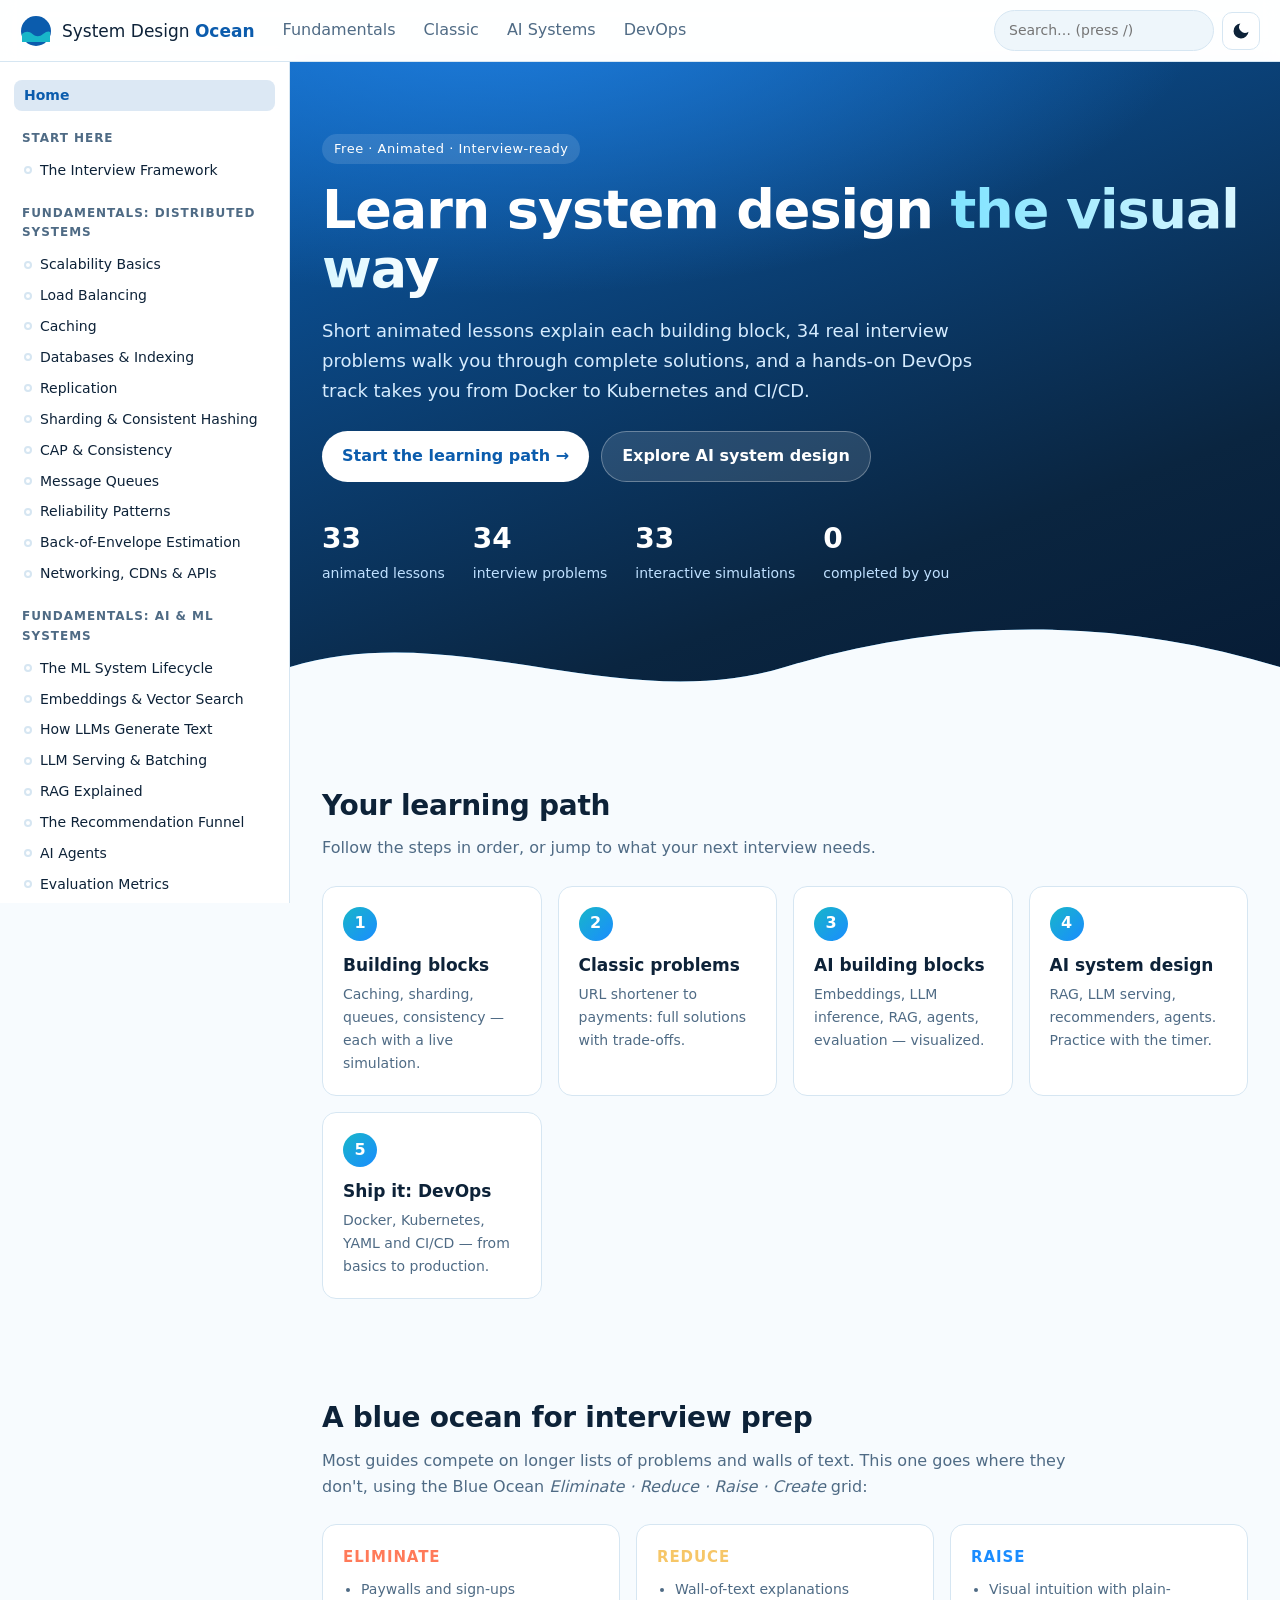
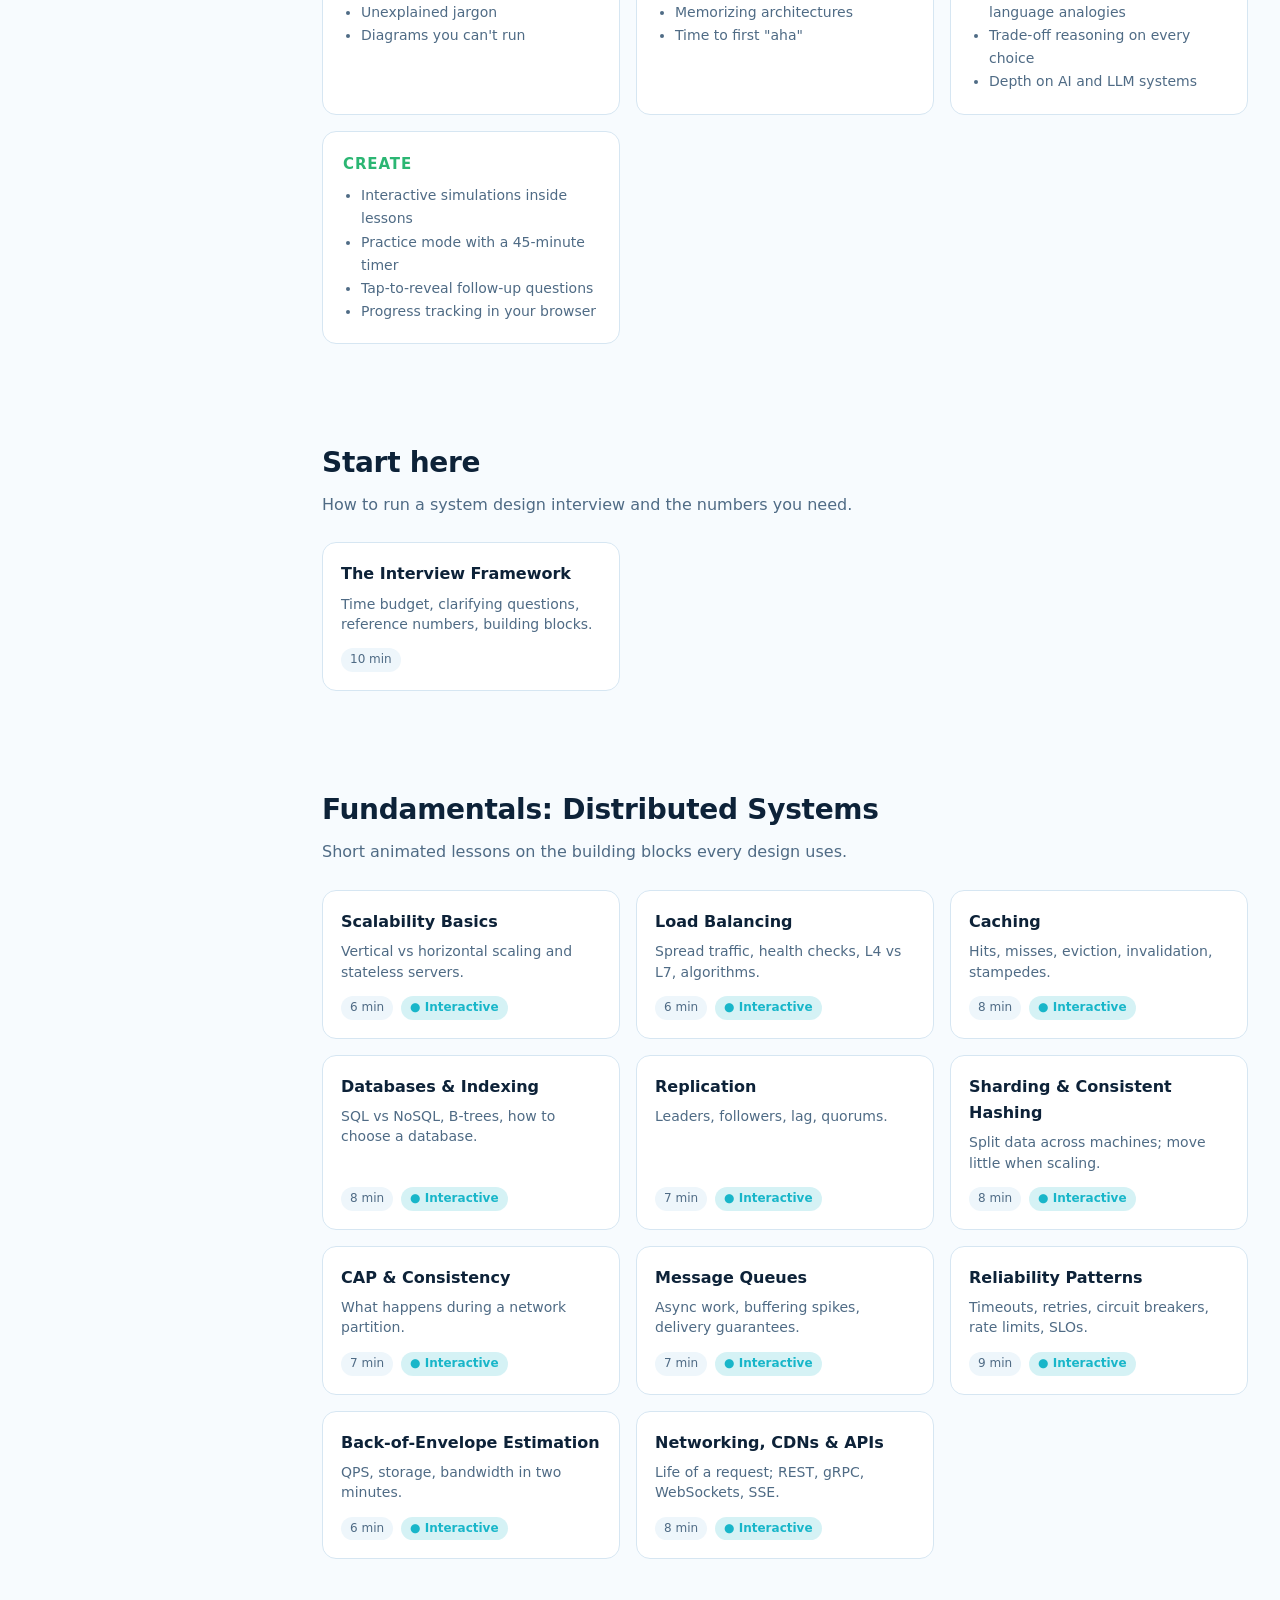
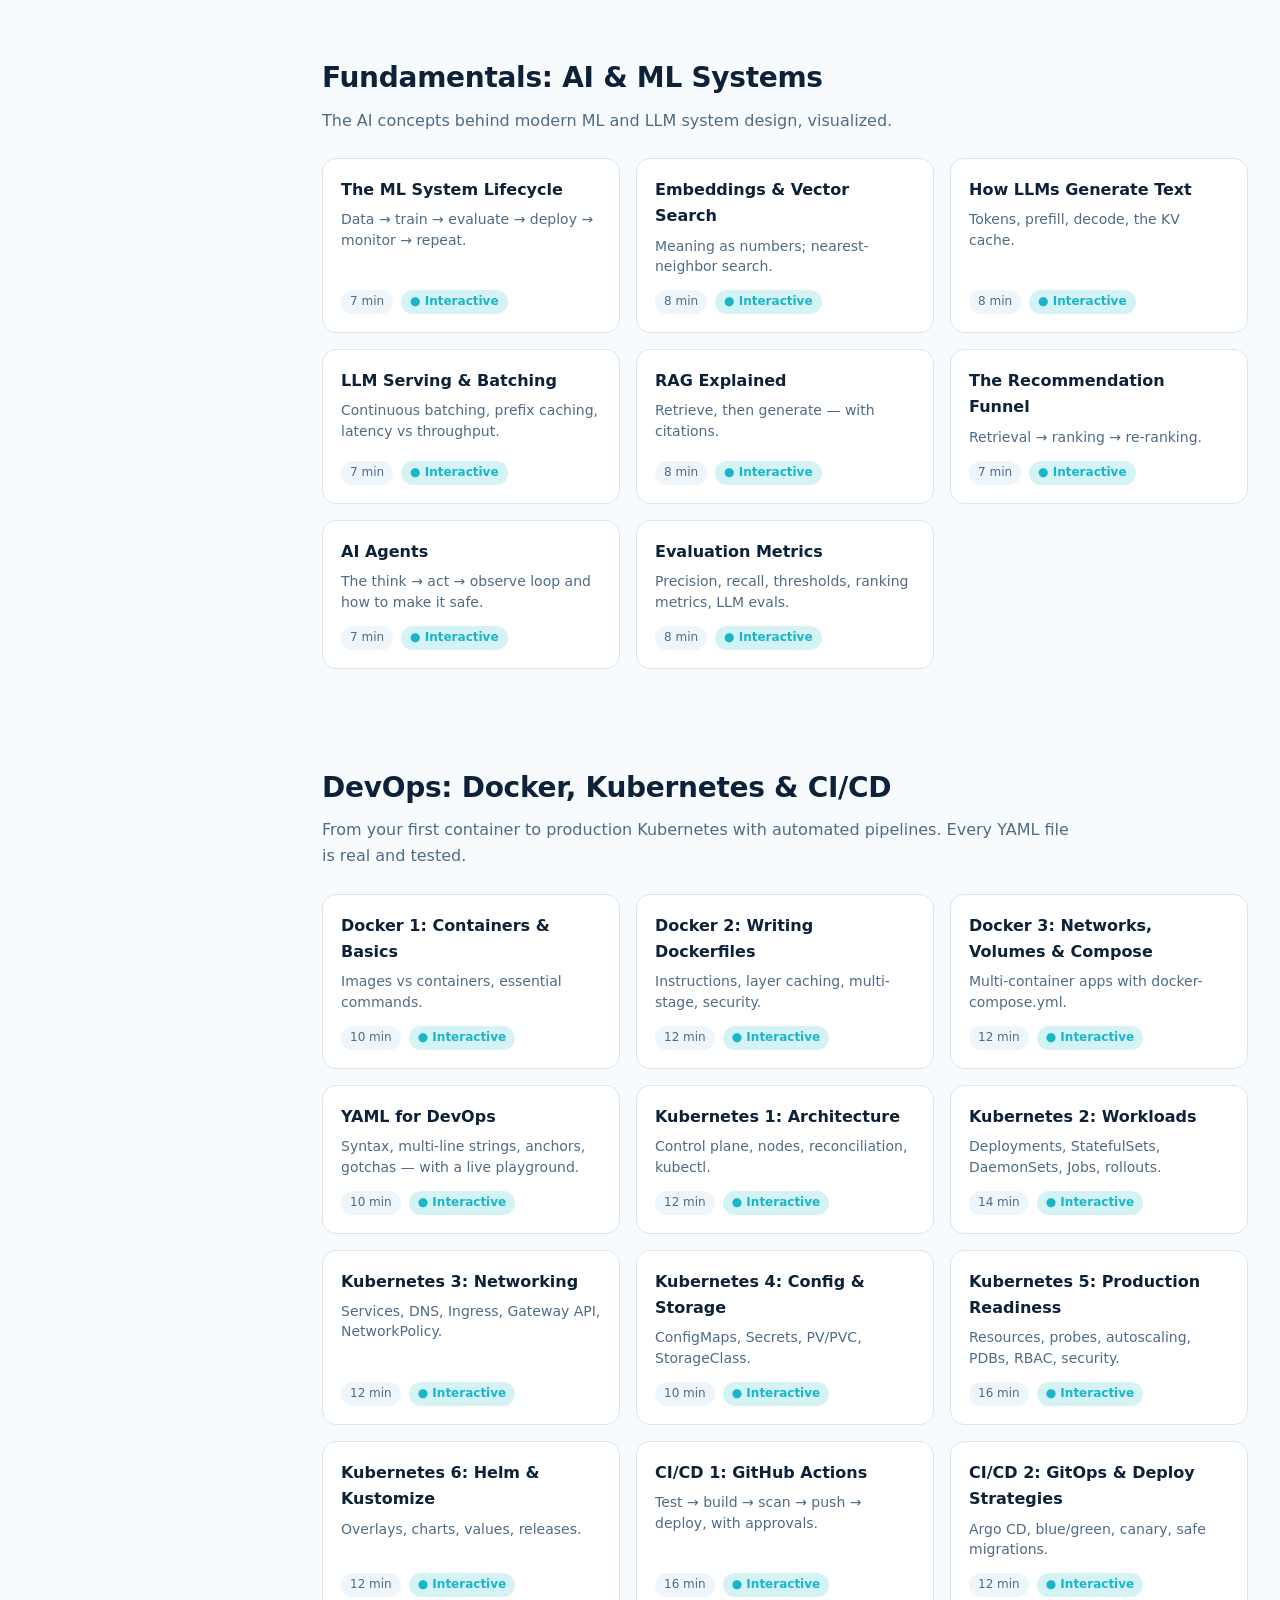
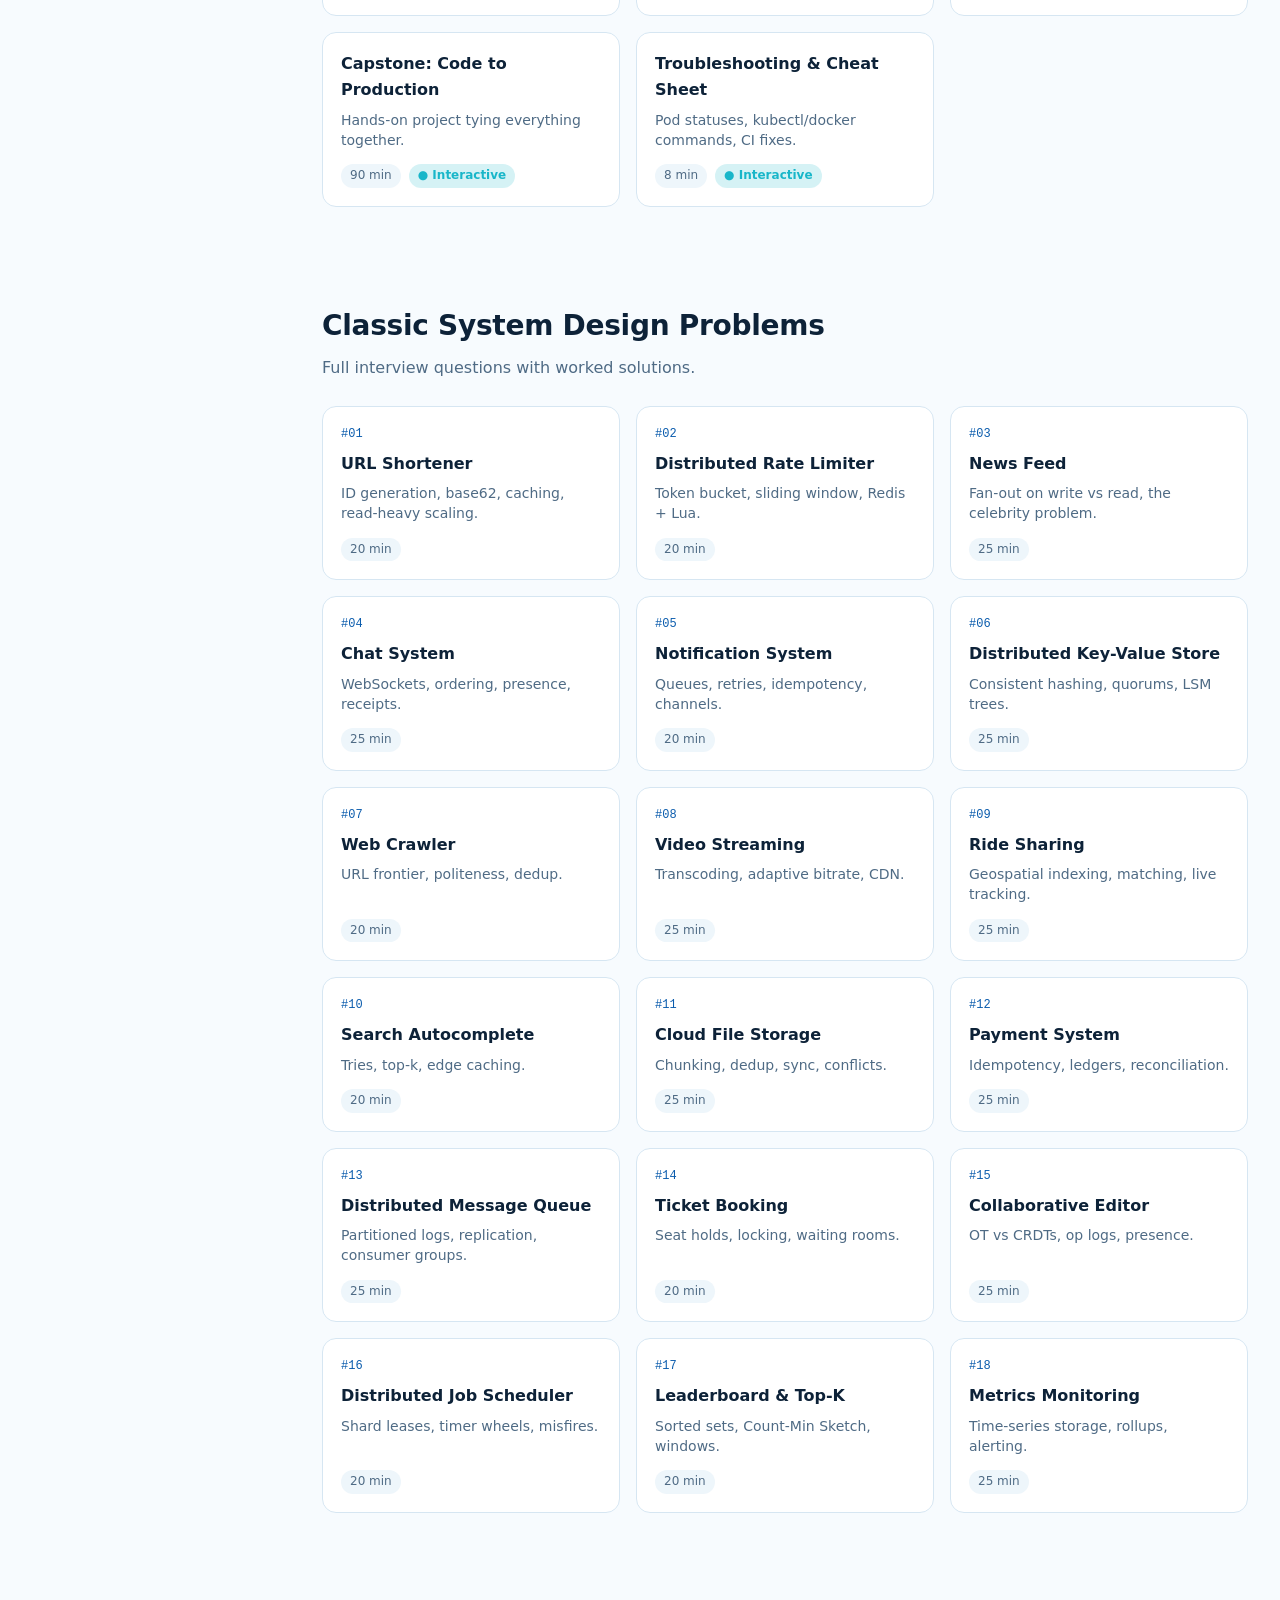
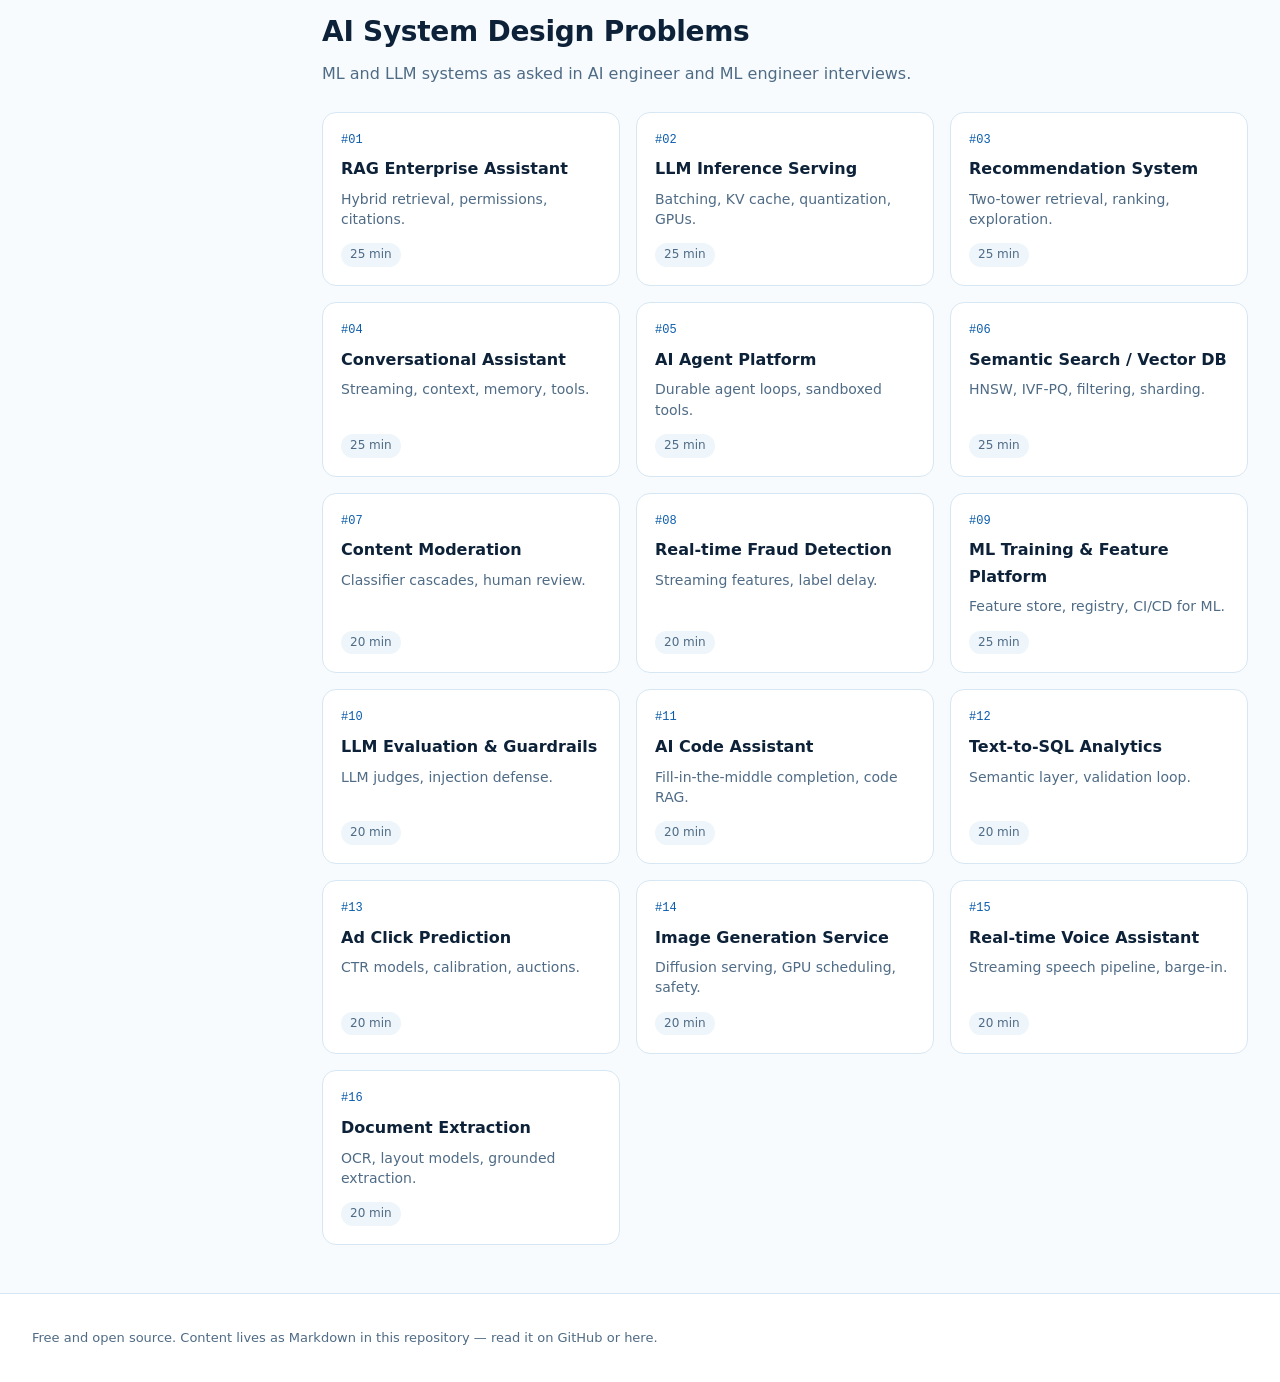
==== index.html @ e556cdeb "Add animated website, fundamentals lessons, and DevOps track - Static GitHub Pages site (index.html " ====
<!doctype html>
<html lang="en">
<head>
  <meta charset="utf-8">
  <meta name="viewport" content="width=device-width, initial-scale=1">
  <title>System Design Ocean</title>
  <meta name="description" content="Animated, beginner-friendly system design and AI system design tutorials with worked interview solutions.">
  <link rel="icon" href="data:image/svg+xml,%3Csvg xmlns='http://www.w3.org/2000/svg' viewBox='0 0 64 64'%3E%3Ccircle cx='32' cy='32' r='30' fill='%230b5cad'/%3E%3Cpath d='M8 38c6-6 12-6 18 0s12 6 18 0 10-6 12-4v14H8z' fill='%2318b6c9'/%3E%3C/svg%3E">
  <link rel="stylesheet" href="assets/css/style.css">
</head>
<body>
  <a class="skip" href="#main">Skip to content</a>
  <div class="read-progress" id="readProgress" aria-hidden="true"></div>

  <header class="topbar">
    <button class="icon-btn menu-btn" id="menuBtn" aria-label="Open navigation" aria-expanded="false">
      <svg viewBox="0 0 24 24" width="22" height="22" aria-hidden="true"><path d="M3 6h18M3 12h18M3 18h18" stroke="currentColor" stroke-width="2" stroke-linecap="round"/></svg>
    </button>
    <a class="brand" href="#/">
      <svg class="brand-mark" viewBox="0 0 64 64" aria-hidden="true">
        <circle cx="32" cy="32" r="30" fill="var(--ocean)"/>
        <path class="brand-wave" d="M4 38c7-6 14-6 21 0s14 6 21 0 12-6 14-4v20H4z" fill="var(--teal)"/>
      </svg>
      <span>System Design <strong>Ocean</strong></span>
    </a>
    <nav class="topnav" aria-label="Primary">
      <a href="#/track/fund-systems">Fundamentals</a>
      <a href="#/track/classic">Classic</a>
      <a href="#/track/ai">AI Systems</a>
      <a href="#/track/devops">DevOps</a>
    </nav>
    <div class="top-actions">
      <label class="search">
        <span class="sr-only">Search tutorials</span>
        <input id="search" type="search" placeholder="Search… (press /)" autocomplete="off">
      </label>
      <button class="icon-btn" id="themeBtn" aria-label="Toggle dark mode">
        <svg viewBox="0 0 24 24" width="20" height="20" aria-hidden="true"><path d="M21 12.8A9 9 0 1 1 11.2 3a7 7 0 0 0 9.8 9.8z" fill="currentColor"/></svg>
      </button>
    </div>
  </header>

  <div class="layout">
    <aside class="sidebar" id="sidebar" aria-label="All tutorials"></aside>
    <div class="scrim" id="scrim"></div>
    <main id="main" tabindex="-1"></main>
  </div>

  <footer class="footer">
    <p>Free and open source. Content lives as Markdown in this repository — read it on GitHub or here.</p>
  </footer>

  <script src="assets/vendor/marked.min.js"></script>
  <script src="assets/vendor/mermaid.min.js"></script>
  <script src="assets/vendor/js-yaml.min.js"></script>
  <script src="assets/js/catalog.js"></script>
  <script src="assets/js/sims.js"></script>
  <script src="assets/js/app.js"></script>
</body>
</html>
---- assets/css/style.css ----
/* ---------- Design tokens (ocean palette) ---------- */
:root {
  --abyss: #061a33;
  --deep: #0a2540;
  --ocean: #0b5cad;
  --sea: #1a8cff;
  --teal: #18b6c9;
  --foam: #e8f5fc;
  --sand: #f6c667;
  --coral: #ff7a59;
  --kelp: #2bb673;

  --bg: #f7fbfe;
  --surface: #ffffff;
  --surface-2: #eef6fb;
  --text: #0d2238;
  --muted: #4f6b85;
  --border: #d6e6f2;
  --accent: var(--ocean);
  --accent-2: var(--teal);
  --code-bg: #0f2a47;
  --code-text: #e6f2ff;
  --shadow: 0 6px 24px rgba(11, 92, 173, 0.10);
  --radius: 14px;
  --sidebar-w: 290px;
  --font: "Inter", system-ui, -apple-system, "Segoe UI", Roboto, sans-serif;
  --mono: ui-monospace, "SFMono-Regular", Menlo, Consolas, monospace;
}

@media (prefers-color-scheme: dark) {
  :root:not([data-theme="light"]) {
    --bg: #061a33;
    --surface: #0b2442;
    --surface-2: #0f2e52;
    --text: #e6f1fb;
    --muted: #9db6cf;
    --border: #1d3d63;
    --accent: #4aa8ff;
    --accent-2: #3fd0e0;
    --code-bg: #04142a;
    --shadow: 0 6px 24px rgba(0, 0, 0, 0.35);
  }
}
:root[data-theme="dark"] {
  --bg: #061a33;
  --surface: #0b2442;
  --surface-2: #0f2e52;
  --text: #e6f1fb;
  --muted: #9db6cf;
  --border: #1d3d63;
  --accent: #4aa8ff;
  --accent-2: #3fd0e0;
  --code-bg: #04142a;
  --shadow: 0 6px 24px rgba(0, 0, 0, 0.35);
}

/* ---------- Base ---------- */
* { box-sizing: border-box; }
html { scroll-behavior: smooth; }
body {
  margin: 0;
  background: var(--bg);
  color: var(--text);
  font: 16px/1.65 var(--font);
  -webkit-font-smoothing: antialiased;
}
a { color: var(--accent); text-underline-offset: 3px; }
img, svg { max-width: 100%; }
.sr-only { position: absolute; width: 1px; height: 1px; overflow: hidden; clip: rect(0 0 0 0); }
.skip { position: absolute; left: -999px; top: 8px; background: var(--surface); padding: 8px 12px; z-index: 100; border-radius: 8px; }
.skip:focus { left: 8px; }
:focus-visible { outline: 3px solid var(--accent-2); outline-offset: 2px; border-radius: 6px; }

.read-progress {
  position: fixed; top: 0; left: 0; height: 3px; width: 0;
  background: linear-gradient(90deg, var(--teal), var(--sea));
  z-index: 60; transition: width .1s linear;
}

/* ---------- Top bar ---------- */
.topbar {
  position: sticky; top: 0; z-index: 50;
  display: flex; align-items: center; gap: 16px;
  padding: 10px 20px;
  background: color-mix(in srgb, var(--surface) 88%, transparent);
  backdrop-filter: blur(10px);
  border-bottom: 1px solid var(--border);
}
.brand { display: flex; align-items: center; gap: 10px; color: var(--text); text-decoration: none; font-size: 17px; white-space: nowrap; }
.brand strong { color: var(--accent); }
.brand-mark { width: 32px; height: 32px; }
.brand-wave { animation: bob 3s ease-in-out infinite; transform-origin: center; }
@keyframes bob { 50% { transform: translateY(-3px); } }
.topnav { display: flex; gap: 4px; }
.topnav a { color: var(--muted); text-decoration: none; padding: 6px 12px; border-radius: 999px; font-weight: 500; }
.topnav a:hover, .topnav a.active { background: var(--surface-2); color: var(--accent); }
.top-actions { margin-left: auto; display: flex; gap: 8px; align-items: center; }
.search input {
  width: 220px; padding: 8px 14px; border-radius: 999px;
  border: 1px solid var(--border); background: var(--surface-2); color: var(--text); font: inherit; font-size: 14px;
}
.icon-btn {
  display: inline-grid; place-items: center; width: 38px; height: 38px;
  border: 1px solid var(--border); border-radius: 10px; background: var(--surface); color: var(--text); cursor: pointer;
}
.menu-btn { display: none; }

/* ---------- Layout ---------- */
.layout { display: grid; grid-template-columns: var(--sidebar-w) minmax(0, 1fr); min-height: calc(100vh - 60px); }
.sidebar {
  position: sticky; top: 59px; height: calc(100vh - 59px); overflow-y: auto;
  padding: 18px 14px 40px; border-right: 1px solid var(--border); background: var(--surface);
}
.sidebar h4 { margin: 18px 8px 6px; font-size: 12px; letter-spacing: .08em; text-transform: uppercase; color: var(--muted); }
.sidebar a {
  display: flex; align-items: center; gap: 8px; padding: 6px 10px; border-radius: 8px;
  color: var(--text); text-decoration: none; font-size: 14px; line-height: 1.35;
}
.sidebar a:hover { background: var(--surface-2); }
.sidebar a.active { background: color-mix(in srgb, var(--accent) 14%, transparent); color: var(--accent); font-weight: 600; }
.sidebar .done-dot { width: 8px; height: 8px; border-radius: 50%; border: 2px solid var(--border); flex: none; }
.sidebar .done-dot.done { background: var(--kelp); border-color: var(--kelp); }
.scrim { display: none; }
main { min-width: 0; outline: none; }

/* ---------- Hero ---------- */
.hero {
  position: relative; overflow: hidden; color: #fff;
  background: radial-gradient(1200px 500px at 20% -10%, #1f7fe0 0%, transparent 60%),
              linear-gradient(160deg, var(--ocean) 0%, var(--deep) 70%, var(--abyss) 100%);
  padding: 72px 32px 150px;
}
.hero-inner { position: relative; z-index: 2; max-width: 920px; }
.eyebrow { display: inline-block; padding: 4px 12px; border-radius: 999px; background: rgba(255,255,255,.12); font-size: 13px; letter-spacing: .04em; }
.hero h1 { font-size: clamp(32px, 5vw, 54px); line-height: 1.1; margin: 16px 0 14px; letter-spacing: -0.02em; }
.hero h1 span { background: linear-gradient(90deg, #7fe3ff, #ffffff); -webkit-background-clip: text; background-clip: text; color: transparent; }
.hero p { font-size: 18px; max-width: 680px; color: #d6ecff; }
.hero-cta { display: flex; flex-wrap: wrap; gap: 12px; margin-top: 26px; }
.btn {
  display: inline-flex; align-items: center; gap: 8px; padding: 11px 20px; border-radius: 999px;
  font-weight: 600; text-decoration: none; border: 0; cursor: pointer; font: inherit; font-weight: 600;
}
.btn-primary { background: #fff; color: var(--ocean); }
.btn-ghost { background: rgba(255,255,255,.12); color: #fff; border: 1px solid rgba(255,255,255,.3); }
.btn-small { padding: 7px 14px; font-size: 14px; }
.btn-outline { background: transparent; color: var(--accent); border: 1px solid var(--border); }
.btn-solid { background: var(--accent); color: #fff; }
.hero-stats { display: flex; flex-wrap: wrap; gap: 28px; margin-top: 34px; }
.hero-stats div { font-size: 14px; color: #bfe0ff; }
.hero-stats b { display: block; font-size: 28px; color: #fff; }

.waves { position: absolute; left: 0; right: 0; bottom: -2px; height: 140px; z-index: 1; }
.waves svg { position: absolute; bottom: 0; width: 200%; max-width: none; height: 100%; }
.wave1 { animation: drift 14s linear infinite; opacity: .35; }
.wave2 { animation: drift 9s linear infinite reverse; opacity: .55; }
.wave3 { animation: drift 20s linear infinite; }
@keyframes drift { from { transform: translateX(0); } to { transform: translateX(-50%); } }
.bubble {
  position: absolute; bottom: -20px; border-radius: 50%;
  background: radial-gradient(circle at 30% 30%, rgba(255,255,255,.7), rgba(255,255,255,.08));
  animation: rise linear infinite; z-index: 1;
}
@keyframes rise { to { transform: translateY(-520px) translateX(20px); opacity: 0; } }

/* ---------- Sections & cards ---------- */
.section { padding: 48px 32px; max-width: 1180px; }
.section h2 { font-size: 28px; margin: 0 0 6px; letter-spacing: -0.01em; }
.section .lead { color: var(--muted); margin: 0 0 24px; max-width: 760px; }
.grid { display: grid; gap: 16px; grid-template-columns: repeat(auto-fill, minmax(250px, 1fr)); }
.card {
  position: relative; display: flex; flex-direction: column; gap: 6px;
  padding: 18px; border-radius: var(--radius); background: var(--surface);
  border: 1px solid var(--border); text-decoration: none; color: var(--text);
  transition: transform .2s ease, box-shadow .2s ease, border-color .2s ease;
}
.card:hover { transform: translateY(-4px); box-shadow: var(--shadow); border-color: color-mix(in srgb, var(--accent) 40%, var(--border)); }
.card h3 { margin: 0; font-size: 16px; }
.card p { margin: 0; color: var(--muted); font-size: 14px; line-height: 1.45; }
.card .meta { margin-top: auto; padding-top: 8px; display: flex; gap: 8px; flex-wrap: wrap; font-size: 12px; color: var(--muted); }
.chip { display: inline-flex; align-items: center; gap: 4px; padding: 2px 9px; border-radius: 999px; background: var(--surface-2); font-size: 12px; color: var(--muted); }
.chip.live-chip { background: color-mix(in srgb, var(--teal) 18%, transparent); color: var(--accent-2); font-weight: 600; }
.chip.done { background: color-mix(in srgb, var(--kelp) 20%, transparent); color: var(--kelp); font-weight: 600; }
.card .num { font-family: var(--mono); font-size: 12px; color: var(--accent); }

.path { display: grid; gap: 16px; grid-template-columns: repeat(auto-fit, minmax(210px, 1fr)); counter-reset: step; }
.path a { text-decoration: none; color: var(--text); }
.step { padding: 20px; border-radius: var(--radius); background: var(--surface); border: 1px solid var(--border); position: relative; height: 100%; transition: transform .2s; }
.step:hover { transform: translateY(-3px); }
.step::before {
  counter-increment: step; content: counter(step);
  display: grid; place-items: center; width: 34px; height: 34px; border-radius: 50%;
  background: linear-gradient(135deg, var(--teal), var(--sea)); color: #fff; font-weight: 700; margin-bottom: 10px;
}
.step h3 { margin: 0 0 4px; font-size: 17px; }
.step p { margin: 0; color: var(--muted); font-size: 14px; }

/* Blue Ocean ERRC grid */
.errc { display: grid; gap: 16px; grid-template-columns: repeat(auto-fit, minmax(240px, 1fr)); }
.errc > div { padding: 20px; border-radius: var(--radius); border: 1px solid var(--border); background: var(--surface); }
.errc h3 { margin: 0 0 8px; font-size: 15px; letter-spacing: .06em; text-transform: uppercase; }
.errc ul { margin: 0; padding-left: 18px; color: var(--muted); font-size: 14px; }
.errc .e h3 { color: var(--coral); } .errc .r h3 { color: var(--sand); }
.errc .ra h3 { color: var(--sea); } .errc .c h3 { color: var(--kelp); }

/* ---------- Document view ---------- */
.doc-wrap { display: grid; grid-template-columns: minmax(0, 1fr) 220px; gap: 32px; max-width: 1180px; padding: 32px; }
.doc { min-width: 0; max-width: 820px; }
.doc-toolbar { display: flex; flex-wrap: wrap; gap: 8px; align-items: center; margin-bottom: 18px; }
.crumbs { font-size: 13px; color: var(--muted); margin-bottom: 6px; }
.crumbs a { color: var(--muted); }
.doc h1 { font-size: clamp(28px, 4vw, 38px); line-height: 1.15; letter-spacing: -0.02em; margin: 4px 0 16px; }
.doc h2 { font-size: 24px; margin: 44px 0 12px; padding-top: 8px; border-top: 1px solid var(--border); scroll-margin-top: 80px; }
.doc h3 { font-size: 19px; margin: 28px 0 8px; scroll-margin-top: 80px; }
.doc p, .doc li { font-size: 16.5px; }
.doc blockquote {
  margin: 18px 0; padding: 14px 18px; border-left: 4px solid var(--teal);
  background: color-mix(in srgb, var(--teal) 10%, transparent); border-radius: 0 12px 12px 0;
}
.doc blockquote p { margin: 0; }
.doc table { width: 100%; border-collapse: collapse; margin: 16px 0; font-size: 14.5px; display: block; overflow-x: auto; }
.doc th, .doc td { padding: 9px 12px; border: 1px solid var(--border); text-align: left; vertical-align: top; }
.doc th { background: var(--surface-2); }
.doc tr:nth-child(even) td { background: color-mix(in srgb, var(--surface-2) 45%, transparent); }
.doc code { font-family: var(--mono); font-size: .9em; background: var(--surface-2); padding: 1px 6px; border-radius: 6px; }
.doc pre { background: var(--code-bg); color: var(--code-text); padding: 16px; border-radius: 12px; overflow-x: auto; font-size: 13.5px; line-height: 1.55; }
.doc pre code { background: none; padding: 0; color: inherit; }
.doc .mermaid {
  background: var(--surface); border: 1px solid var(--border); border-radius: var(--radius);
  padding: 16px; margin: 18px 0; overflow-x: auto; text-align: center;
}
.doc .mermaid svg { height: auto; }
/* Animated flow along diagram edges */
.doc .mermaid .flowchart-link { stroke-dasharray: 7 5; animation: flow 1.2s linear infinite; }
@keyframes flow { to { stroke-dashoffset: -24; } }

.toc { position: sticky; top: 84px; align-self: start; font-size: 13px; max-height: calc(100vh - 110px); overflow-y: auto; }
.toc h4 { margin: 0 0 8px; font-size: 12px; text-transform: uppercase; letter-spacing: .08em; color: var(--muted); }
.toc a { display: block; padding: 4px 10px; color: var(--muted); text-decoration: none; border-left: 2px solid var(--border); }
.toc a.active { color: var(--accent); border-left-color: var(--accent); font-weight: 600; }

/* Q&A flip/reveal cards */
details.qa {
  margin: 12px 0; border: 1px solid var(--border); border-radius: 12px; background: var(--surface);
  overflow: hidden; transition: box-shadow .2s;
}
details.qa[open] { box-shadow: var(--shadow); }
details.qa summary {
  cursor: pointer; list-style: none; padding: 14px 16px 14px 46px; position: relative; font-weight: 600;
}
details.qa summary::-webkit-details-marker { display: none; }
details.qa summary::before {
  content: "Q"; position: absolute; left: 14px; top: 13px; width: 22px; height: 22px; border-radius: 6px;
  background: var(--accent); color: #fff; font-size: 12px; display: grid; place-items: center;
}
details.qa summary::after { content: "Tap to reveal"; float: right; font-size: 12px; font-weight: 500; color: var(--muted); }
details.qa[open] summary::after { content: ""; }
details.qa .ans { padding: 0 16px 14px 46px; animation: reveal .35s ease; }
details.qa .ans p { margin: 0; }
@keyframes reveal { from { opacity: 0; transform: translateY(-6px); } }

/* Scroll reveal */
.reveal { opacity: 0; transform: translateY(18px); transition: opacity .6s ease, transform .6s ease; }
.reveal.visible { opacity: 1; transform: none; }

/* Practice mode */
.practice-panel {
  display: none; margin: 18px 0; padding: 20px; border-radius: var(--radius);
  background: linear-gradient(135deg, color-mix(in srgb, var(--teal) 16%, var(--surface)), var(--surface));
  border: 1px solid var(--border);
}
body.practice .practice-panel { display: block; }
body.practice .solution { display: none; }
body.practice.revealed .solution { display: block; }
.timer { font-family: var(--mono); font-size: 40px; font-weight: 700; color: var(--accent); }
.practice-panel ol { color: var(--muted); }

.doc-nav { display: flex; justify-content: space-between; gap: 12px; margin: 48px 0 12px; flex-wrap: wrap; }
.doc-nav a { flex: 1 1 240px; padding: 14px 16px; border: 1px solid var(--border); border-radius: 12px; text-decoration: none; background: var(--surface); }
.doc-nav a small { display: block; color: var(--muted); }
.doc-nav a.next { text-align: right; }

/* ---------- Simulations ---------- */
.sim {
  margin: 20px 0; padding: 16px; border-radius: var(--radius);
  background: linear-gradient(180deg, color-mix(in srgb, var(--sea) 8%, var(--surface)), var(--surface));
  border: 1px solid var(--border); box-shadow: var(--shadow);
}
.sim-title { display: flex; align-items: center; gap: 8px; font-weight: 700; font-size: 14px; color: var(--accent); margin-bottom: 8px; }
.sim-title .live { width: 8px; height: 8px; border-radius: 50%; background: var(--kelp); animation: pulse 1.6s infinite; }
@keyframes pulse { 50% { opacity: .3; } }
.sim-stage { position: relative; width: 100%; overflow: hidden; border-radius: 10px; background: var(--surface-2); }
.sim-stage svg, .sim-stage canvas { display: block; width: 100%; height: auto; }
.sim-controls { display: flex; flex-wrap: wrap; gap: 8px; align-items: center; margin-top: 12px; font-size: 14px; }
.sim-controls button, .sim-controls select {
  font: inherit; font-size: 13.5px; padding: 6px 12px; border-radius: 999px; cursor: pointer;
  border: 1px solid var(--border); background: var(--surface); color: var(--text);
}
.sim-controls button.primary { background: var(--accent); color: #fff; border-color: var(--accent); }
.sim-controls button[aria-pressed="true"] { background: var(--accent); color: #fff; border-color: var(--accent); }
.sim-controls label { display: inline-flex; align-items: center; gap: 8px; color: var(--muted); }
.sim-controls input[type=range] { accent-color: var(--accent); }
.sim-stats { display: flex; flex-wrap: wrap; gap: 10px; margin-top: 10px; }
.stat { padding: 6px 12px; border-radius: 10px; background: var(--surface-2); font-size: 13px; color: var(--muted); }
.stat b { color: var(--text); font-size: 15px; margin-left: 4px; }
.sim-caption { margin-top: 8px; font-size: 14px; color: var(--muted); min-height: 1.4em; }
.sim text { font-family: var(--font); }
.sim-log { margin-top: 10px; font-family: var(--mono); font-size: 12.5px; background: var(--code-bg); color: var(--code-text); border-radius: 10px; padding: 10px 12px; height: 120px; overflow-y: auto; }
.sim-log div { animation: reveal .3s ease; }

.pipe { display: grid; grid-template-columns: repeat(auto-fit, minmax(118px, 1fr)); gap: 8px; padding: 14px; }
.pipe .node {
  padding: 10px; border-radius: 10px; border: 2px solid var(--border);
  background: var(--surface); text-align: center; font-size: 13px; font-weight: 600; transition: all .35s ease; position: relative;
}
.pipe .node small { display: block; font-weight: 400; color: var(--muted); font-size: 11.5px; margin-top: 4px; }
.pipe .node.on { border-color: var(--teal); background: color-mix(in srgb, var(--teal) 16%, var(--surface)); transform: translateY(-4px) scale(1.03); box-shadow: 0 6px 18px rgba(24,182,201,.25); }
.pipe .node.past { border-color: color-mix(in srgb, var(--teal) 55%, var(--border)); }

.funnel-row { display: flex; align-items: center; gap: 12px; margin: 8px 0; }
.funnel-bar { height: 34px; border-radius: 8px; background: linear-gradient(90deg, var(--sea), var(--teal)); transition: width 1s cubic-bezier(.2,.8,.2,1); display: flex; align-items: center; padding: 0 10px; color: #fff; font-weight: 700; font-size: 13px; white-space: nowrap; overflow: hidden; }
.funnel-label { width: 150px; flex: none; font-size: 13px; font-weight: 600; }
.funnel-label small { display: block; color: var(--muted); font-weight: 400; }

.calc { display: grid; grid-template-columns: repeat(auto-fit, minmax(200px, 1fr)); gap: 12px; }
.calc label { display: flex; flex-direction: column; gap: 4px; font-size: 13px; color: var(--muted); }
.calc input { font: inherit; padding: 8px 10px; border-radius: 8px; border: 1px solid var(--border); background: var(--surface); color: var(--text); }
.calc-out { display: grid; grid-template-columns: repeat(auto-fit, minmax(160px, 1fr)); gap: 10px; margin-top: 14px; }
.calc-out div { padding: 12px; border-radius: 10px; background: var(--surface); border: 1px solid var(--border); }
.calc-out b { display: block; font-size: 22px; color: var(--accent); }
.calc-out span { font-size: 12.5px; color: var(--muted); }

.loading { padding: 60px 32px; color: var(--muted); }
.error-box { margin: 32px; padding: 20px; border-radius: 12px; border: 1px solid var(--coral); background: color-mix(in srgb, var(--coral) 10%, transparent); }

.footer { border-top: 1px solid var(--border); padding: 20px 32px; color: var(--muted); font-size: 13px; background: var(--surface); }

/* ---------- Responsive ---------- */
@media (max-width: 1100px) {
  .doc-wrap { grid-template-columns: minmax(0, 1fr); }
  .toc { display: none; }
}
@media (max-width: 860px) {
  .layout { grid-template-columns: minmax(0, 1fr); }
  .menu-btn { display: inline-grid; }
  .sidebar {
    position: fixed; top: 0; left: 0; bottom: 0; height: 100vh; width: min(86vw, 320px); z-index: 70;
    transform: translateX(-102%); transition: transform .25s ease; box-shadow: var(--shadow);
  }
  body.nav-open .sidebar { transform: none; }
  body.nav-open .scrim { display: block; position: fixed; inset: 0; background: rgba(0,0,0,.4); z-index: 65; }
  .topnav { display: none; }
  .search input { width: 140px; }
  .hero { padding: 48px 16px 130px; }
  .section, .doc-wrap { padding: 28px 16px; }
  .brand span { display: none; }
}

@media (prefers-reduced-motion: reduce) {
  *, *::before, *::after { animation-duration: .001ms !important; animation-iteration-count: 1 !important; transition-duration: .001ms !important; }
  .reveal { opacity: 1; transform: none; }
}
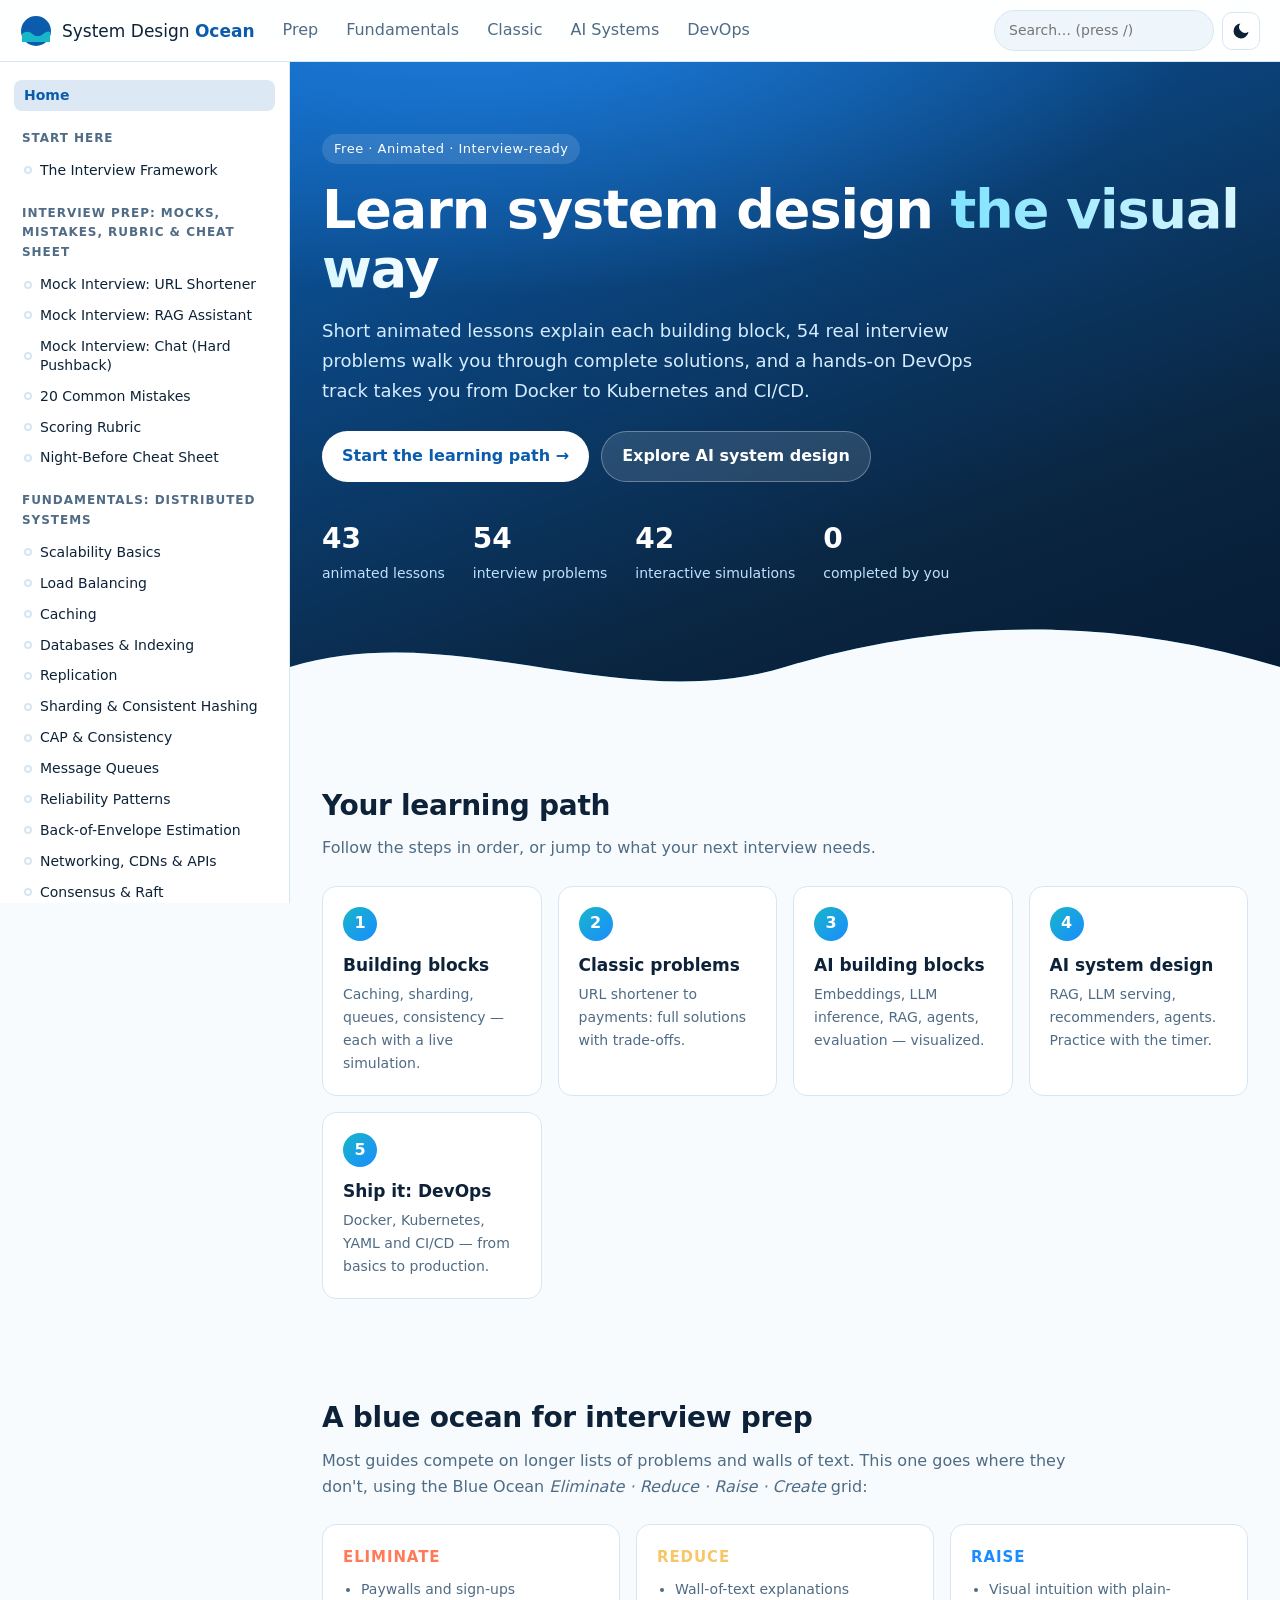
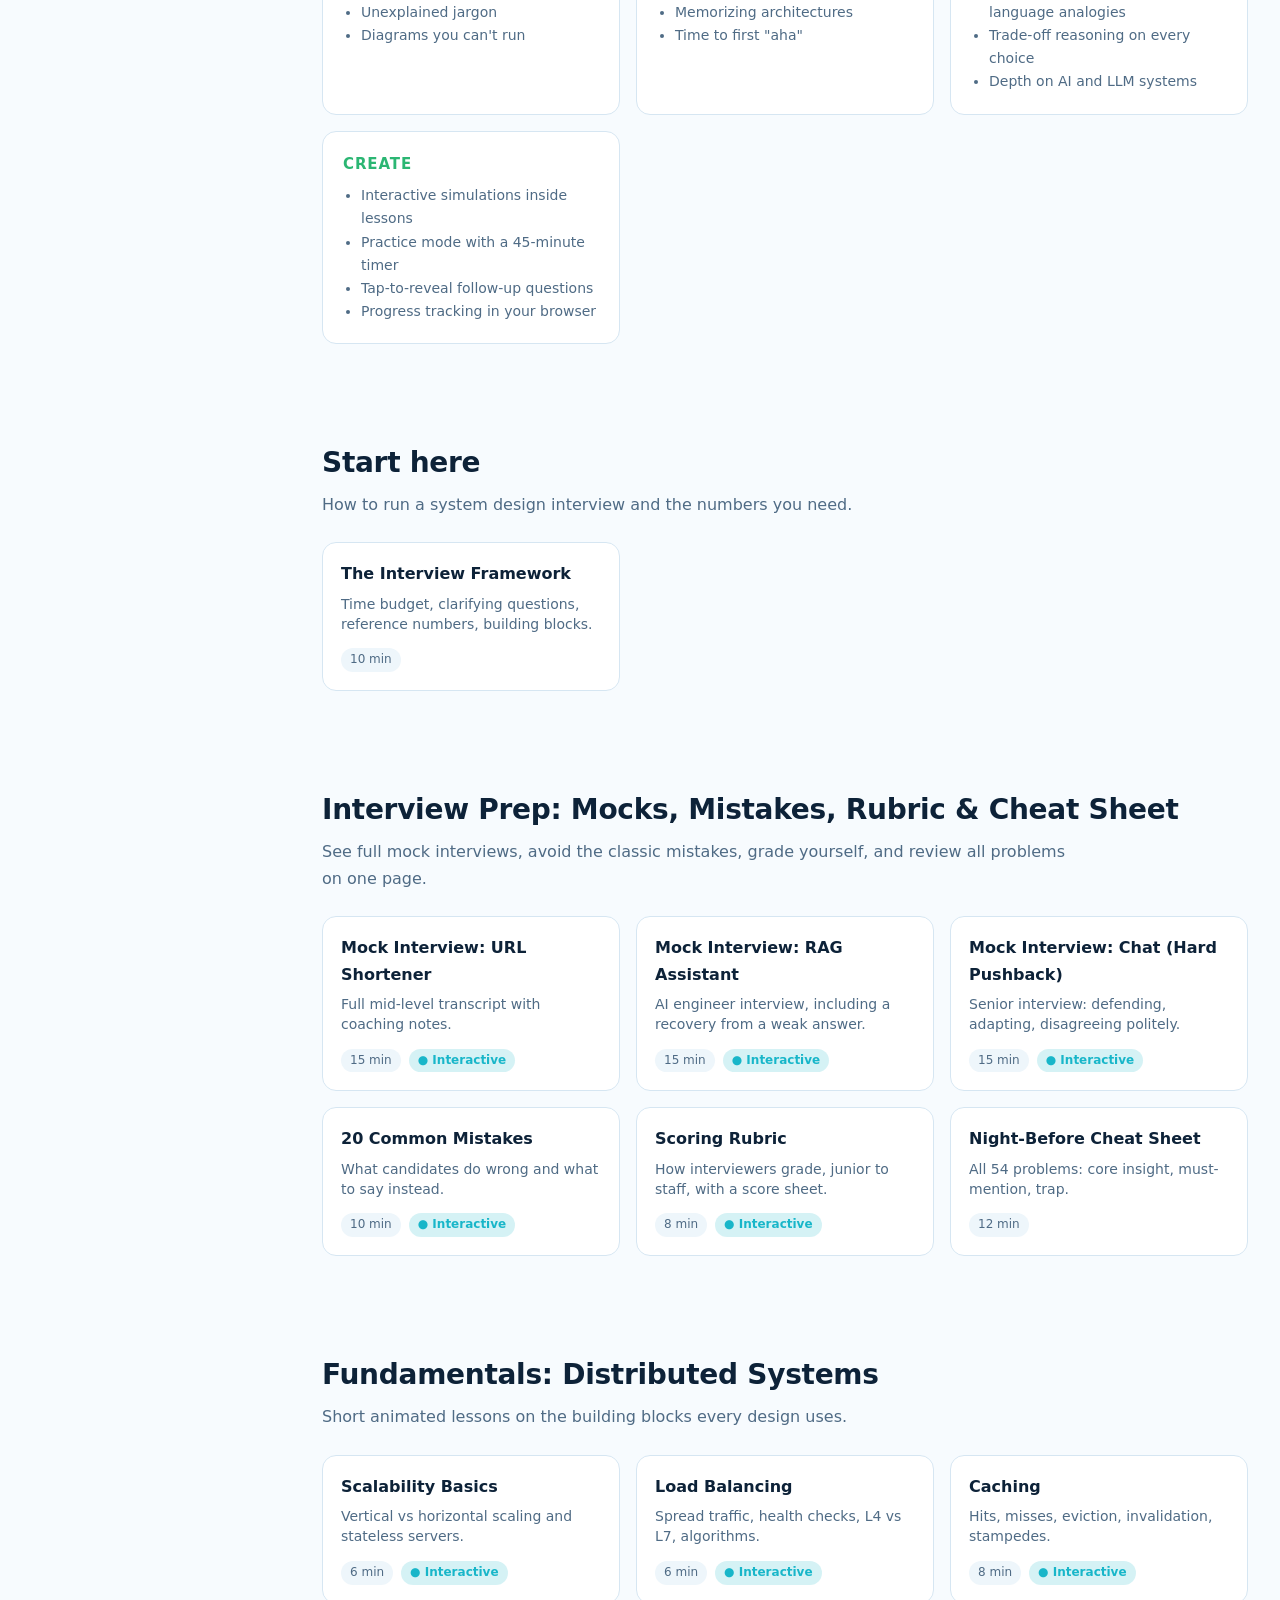
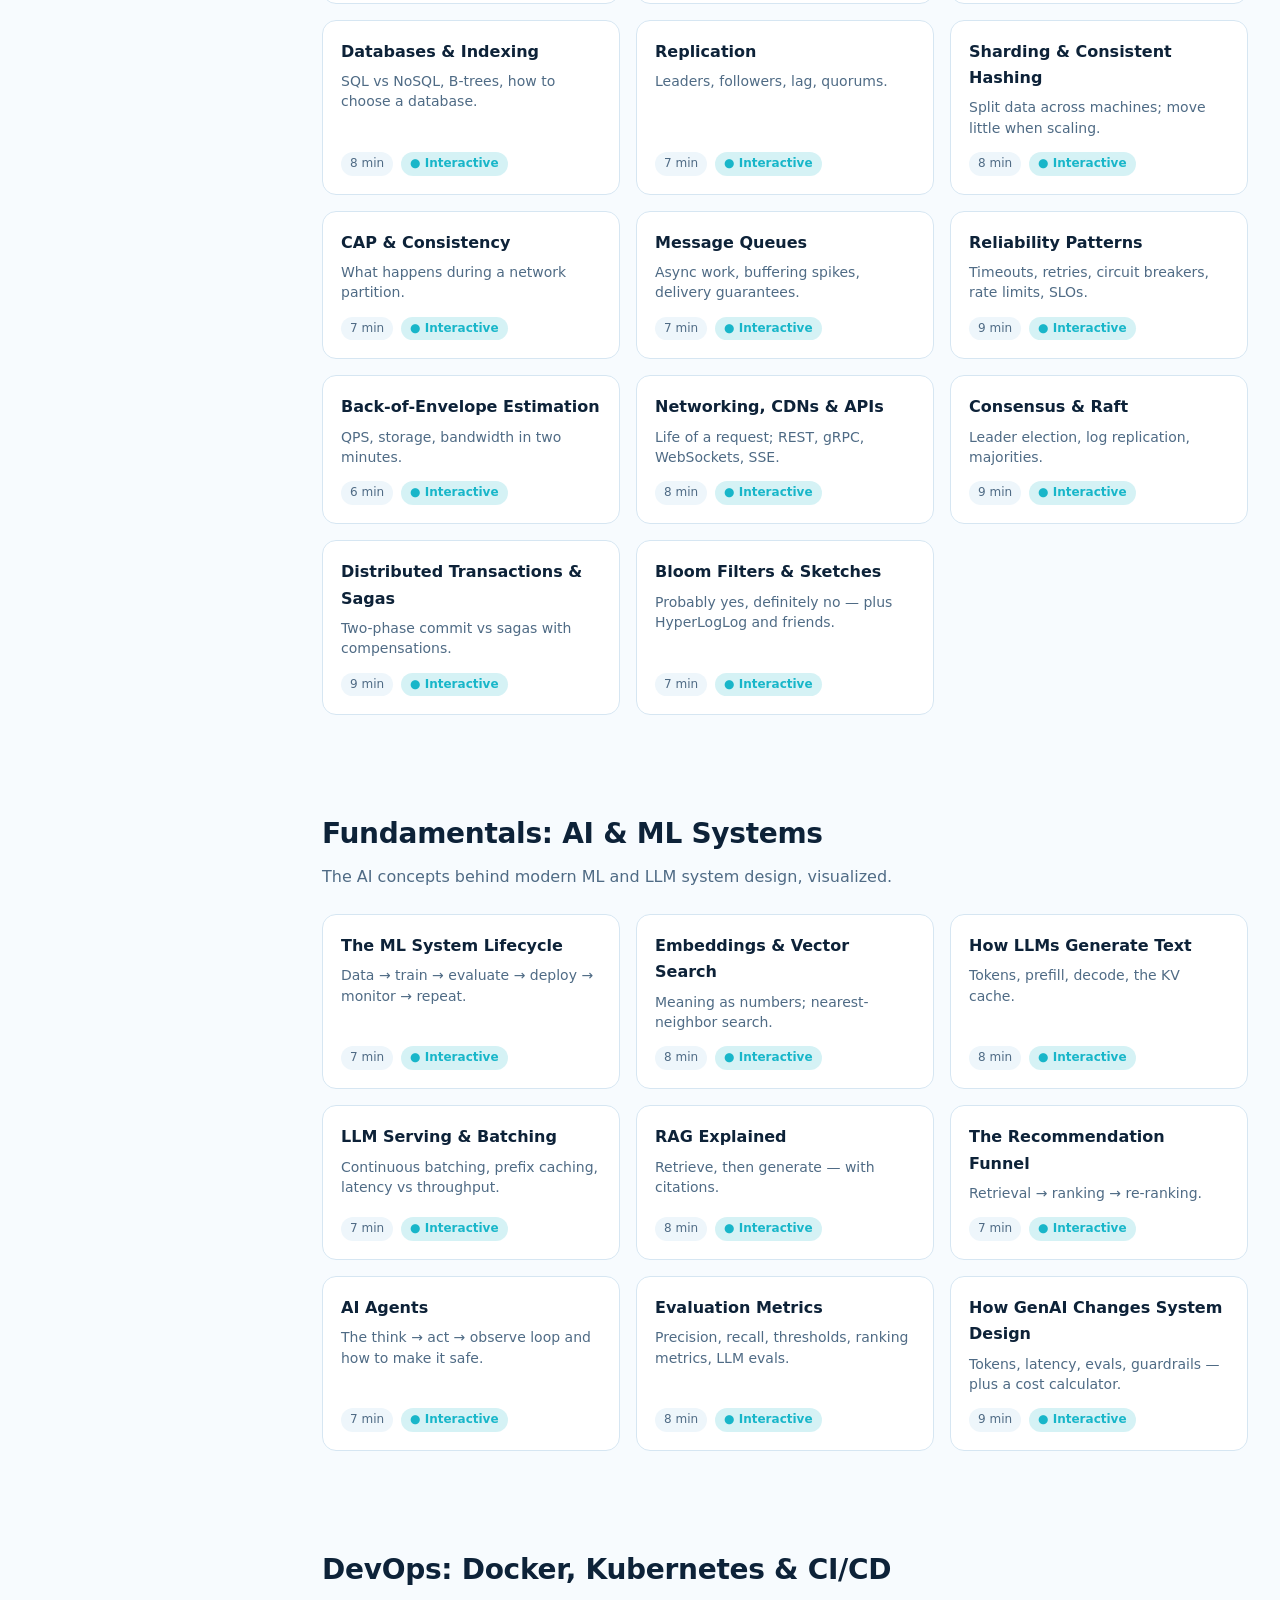
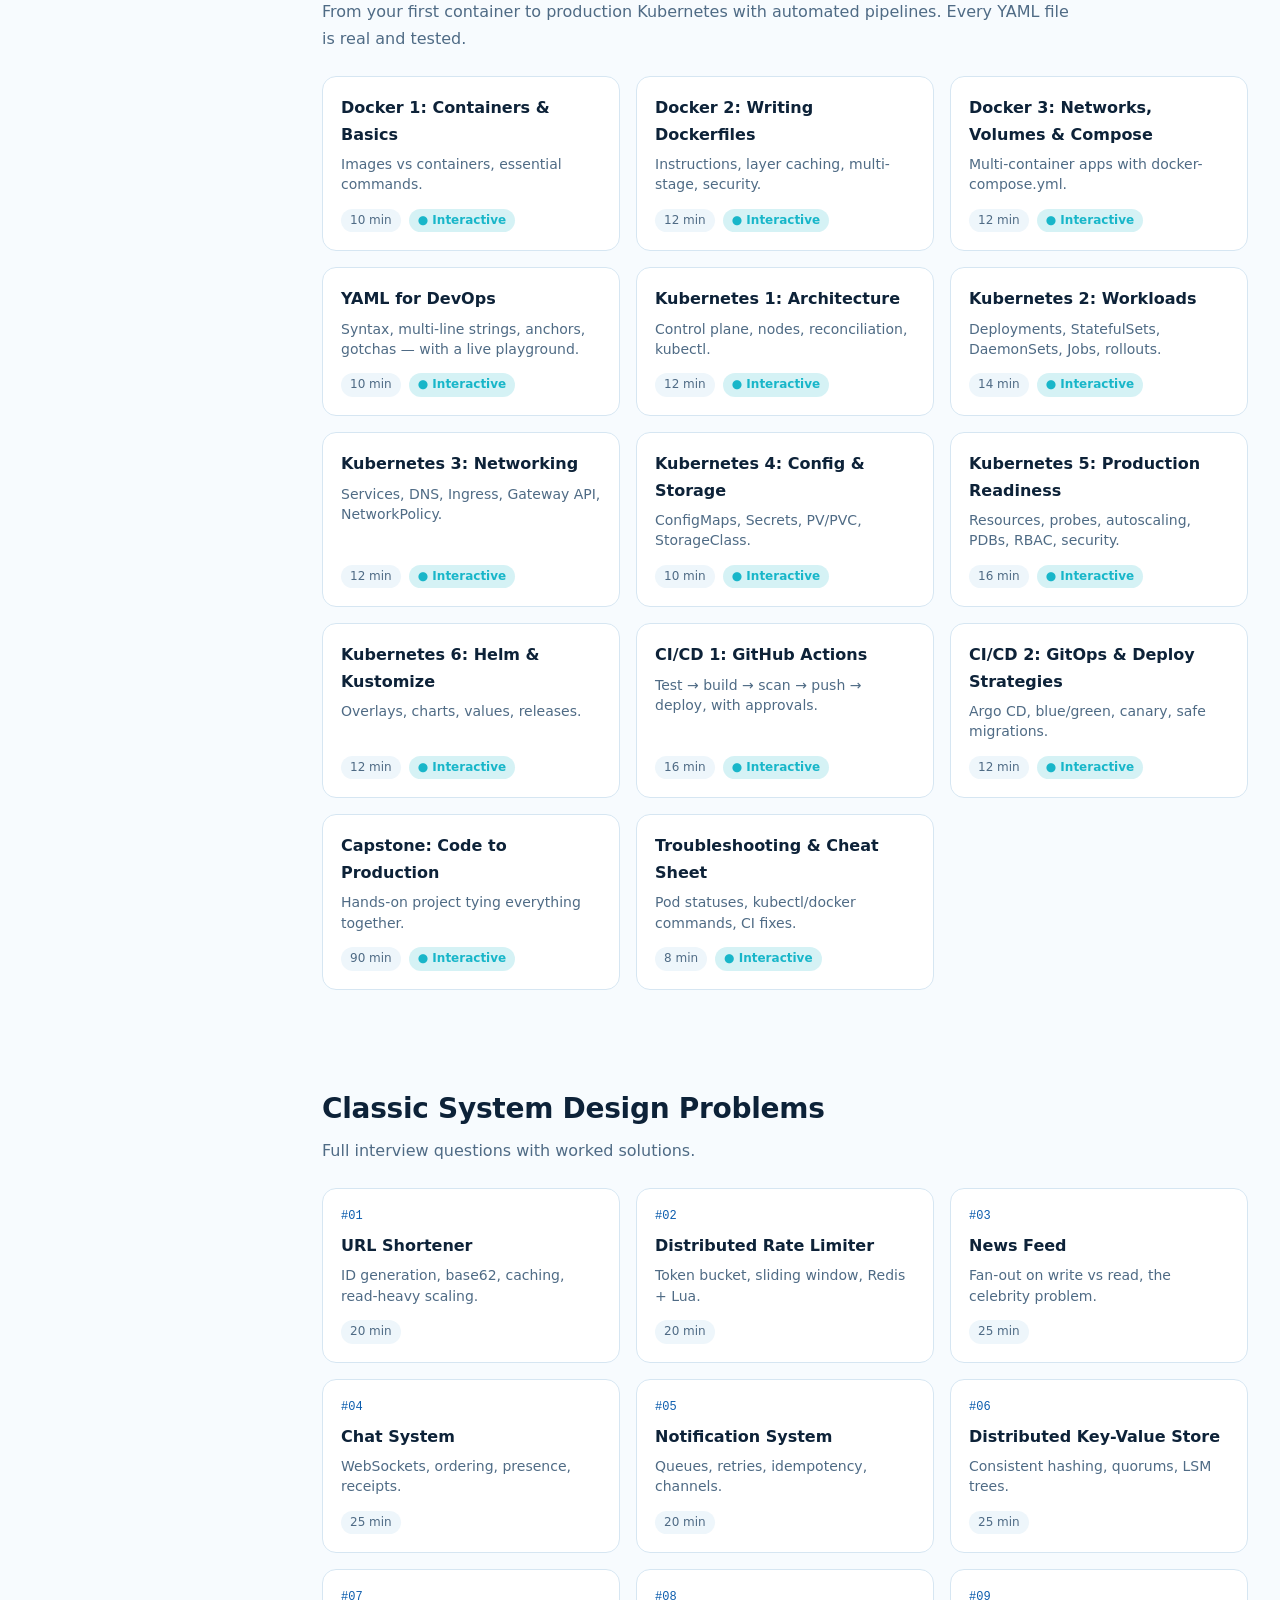
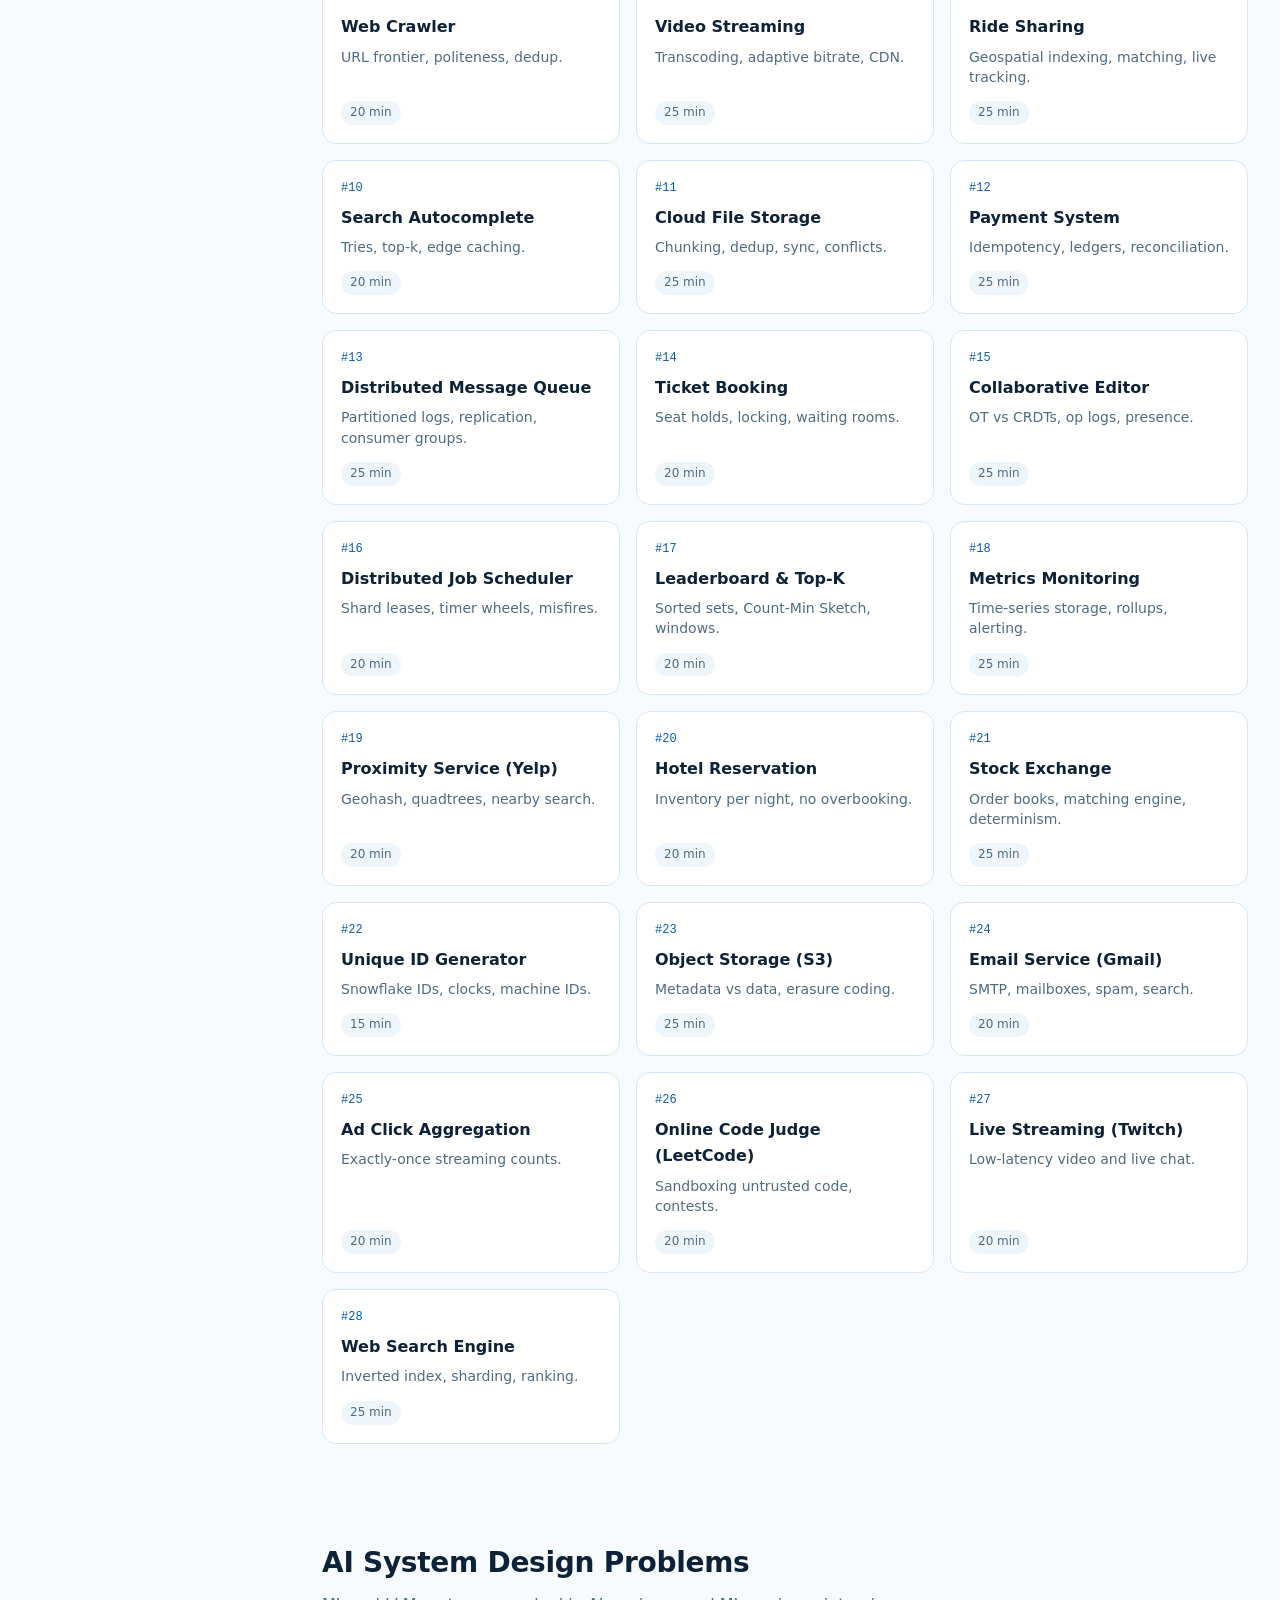
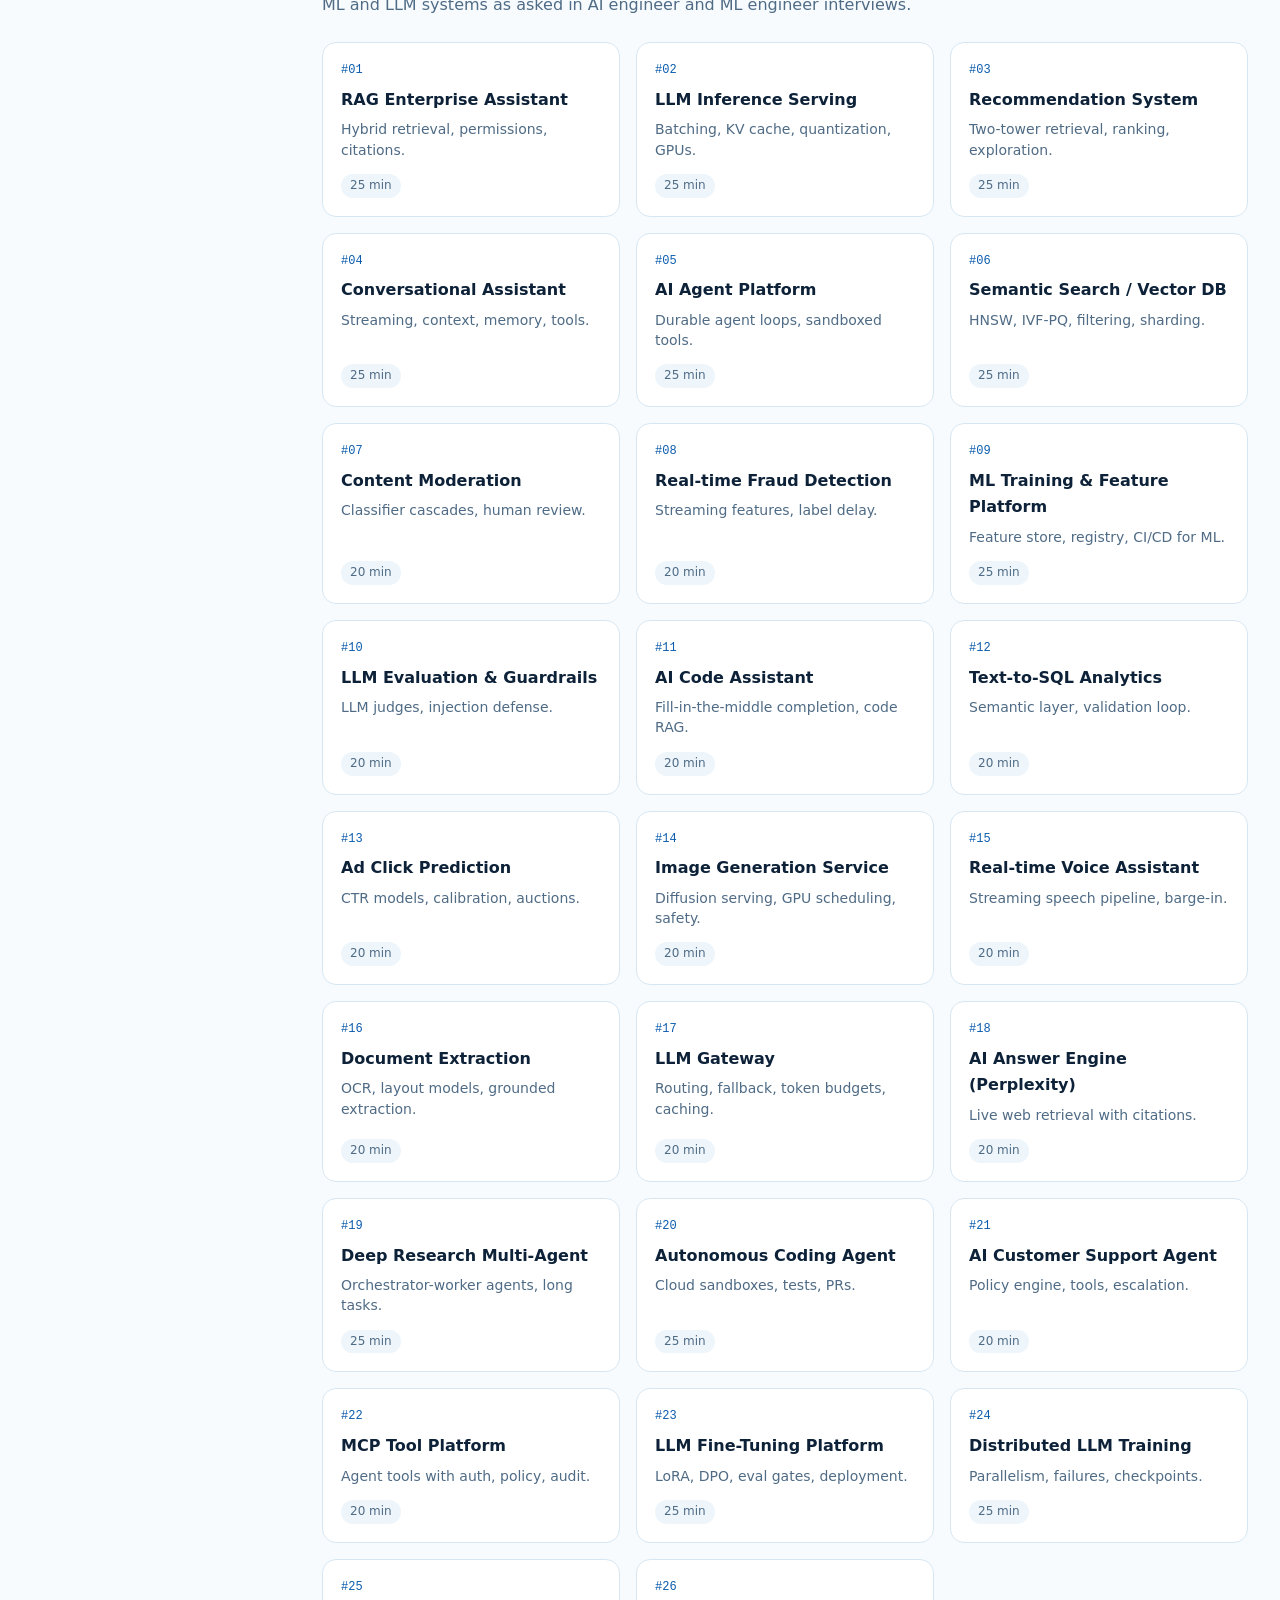
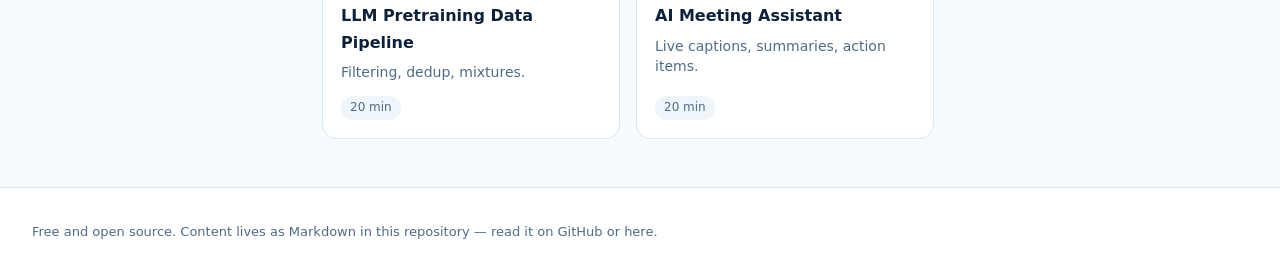
==== commit 9935d422: "Add interview prep section, 3 new fundamentals lessons, and SEO tags - Interview Prep: three annotat" ====
--- a/index.html
+++ b/index.html
@@ -5,6 +5,13 @@
   <meta name="viewport" content="width=device-width, initial-scale=1">
   <title>System Design Ocean</title>
   <meta name="description" content="Animated, beginner-friendly system design and AI system design tutorials with worked interview solutions.">
+  <meta name="google-site-verification" content="gBxnHzqnFvH74Yls8sp2xXUwVWkb8UrnXbEdp6Fs4no" />
+  <link rel="canonical" href="https://nuvyaro.github.io/system-design-solutions/">
+  <meta property="og:type" content="website">
+  <meta property="og:title" content="System Design Ocean: System Design, AI System Design & DevOps">
+  <meta property="og:description" content="Animated tutorials, interactive simulations and 54 worked interview problems — classic, AI/GenAI and DevOps.">
+  <meta property="og:url" content="https://nuvyaro.github.io/system-design-solutions/">
+  <meta name="twitter:card" content="summary">
   <link rel="icon" href="data:image/svg+xml,%3Csvg xmlns='http://www.w3.org/2000/svg' viewBox='0 0 64 64'%3E%3Ccircle cx='32' cy='32' r='30' fill='%230b5cad'/%3E%3Cpath d='M8 38c6-6 12-6 18 0s12 6 18 0 10-6 12-4v14H8z' fill='%2318b6c9'/%3E%3C/svg%3E">
   <link rel="stylesheet" href="assets/css/style.css">
 </head>
@@ -24,6 +31,7 @@
       <span>System Design <strong>Ocean</strong></span>
     </a>
     <nav class="topnav" aria-label="Primary">
+      <a href="#/track/prep">Prep</a>
       <a href="#/track/fund-systems">Fundamentals</a>
       <a href="#/track/classic">Classic</a>
       <a href="#/track/ai">AI Systems</a>
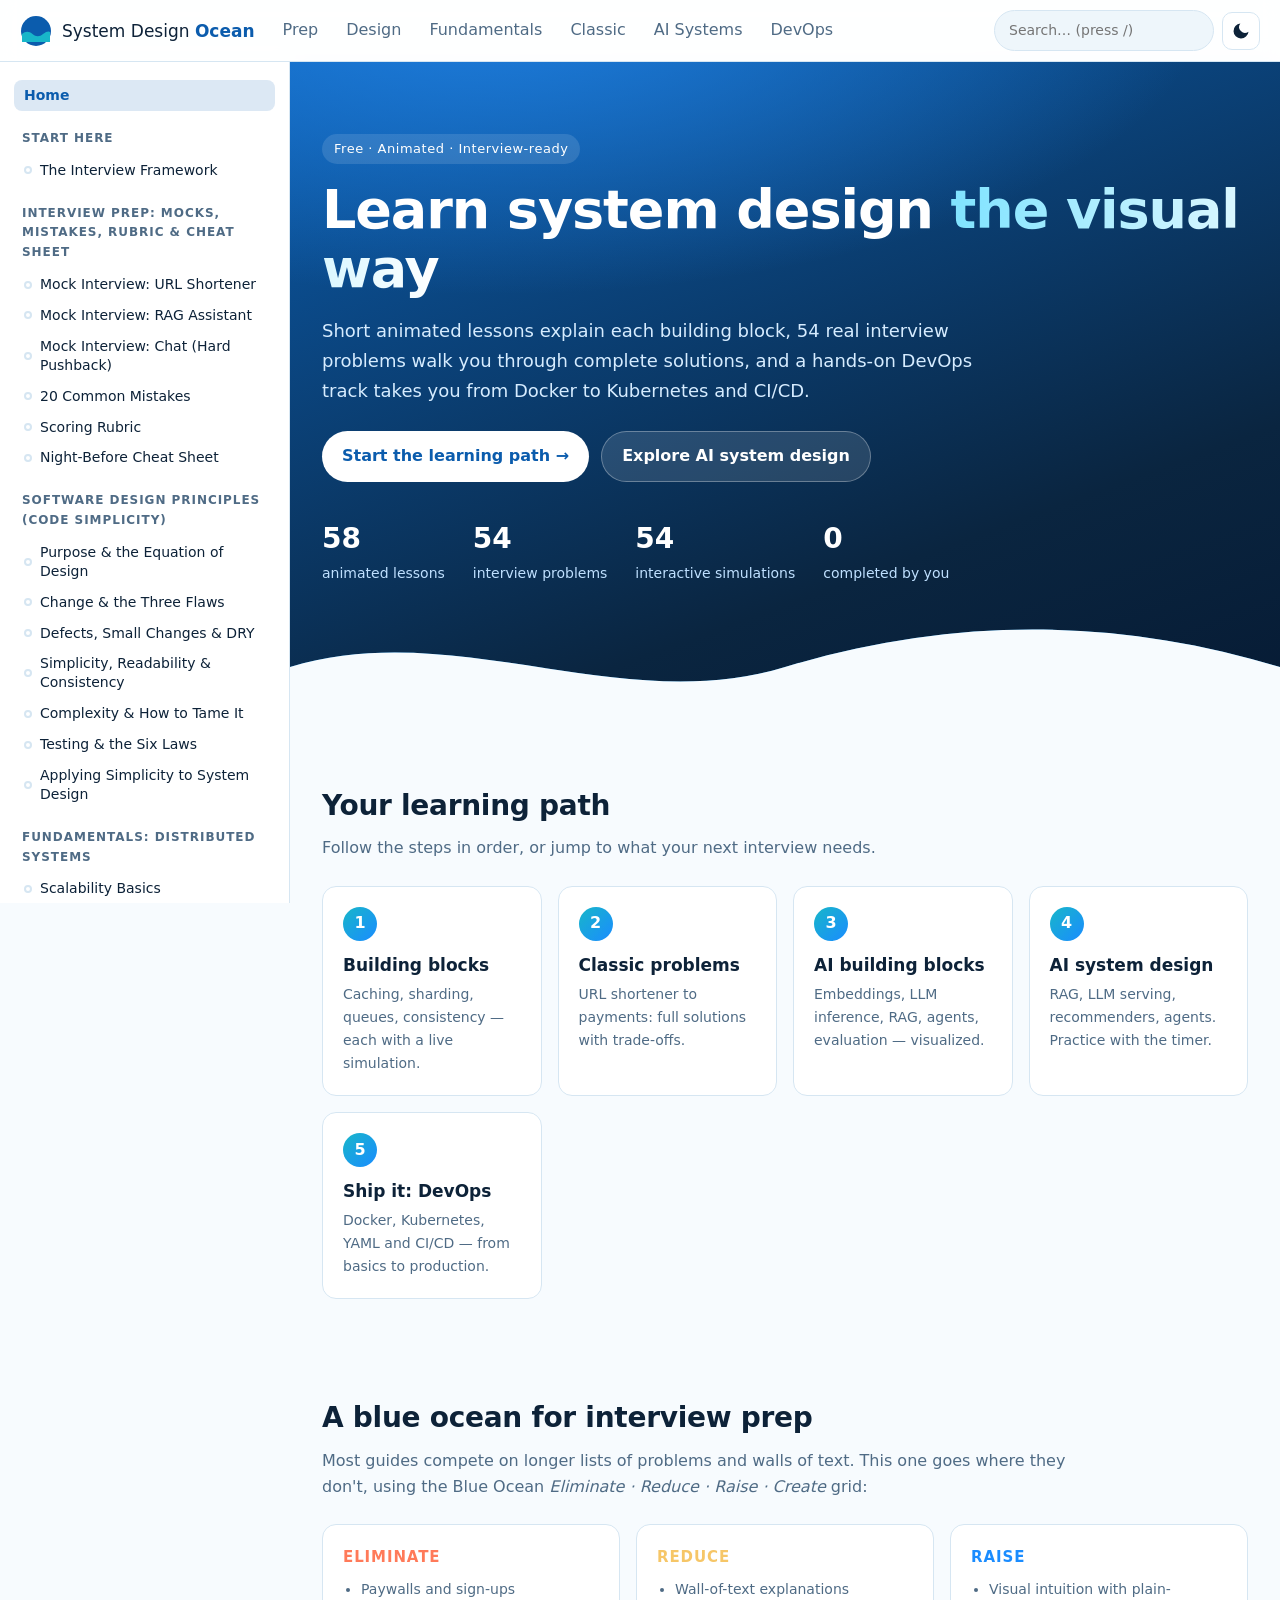
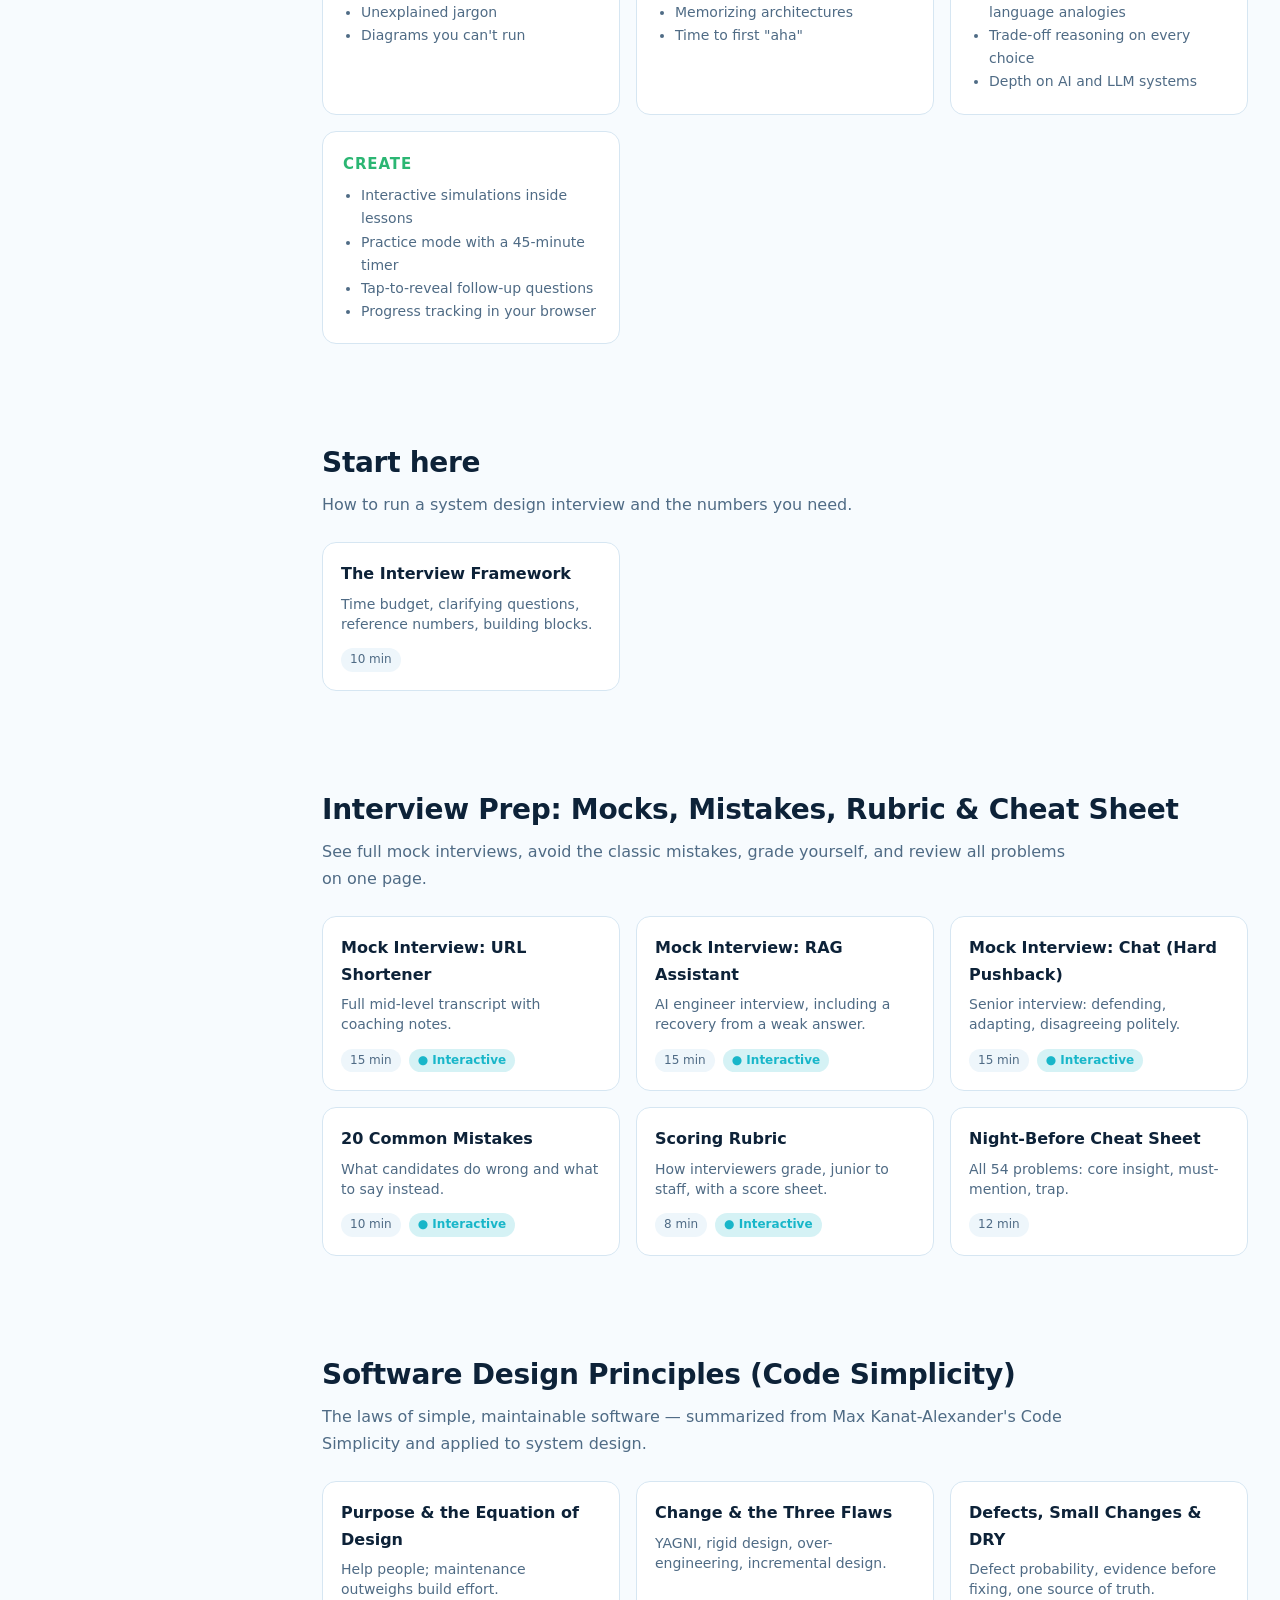
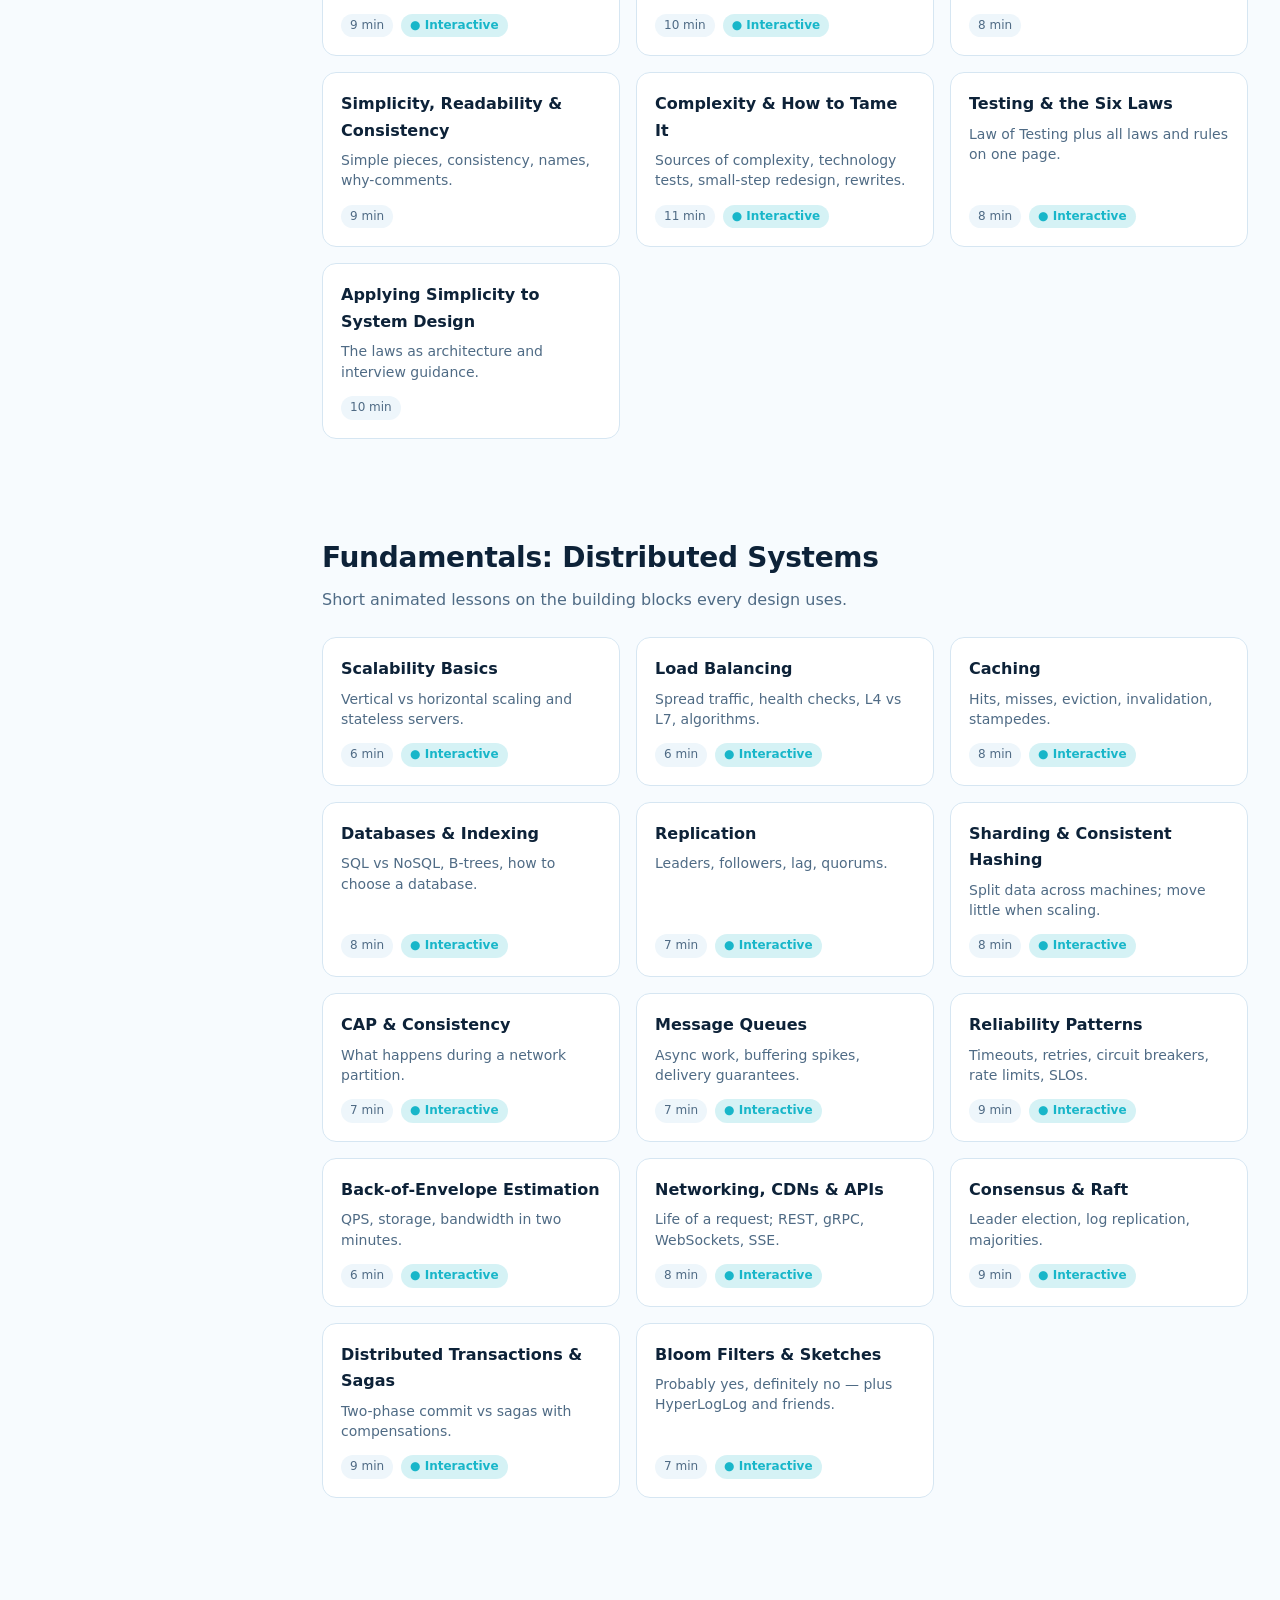
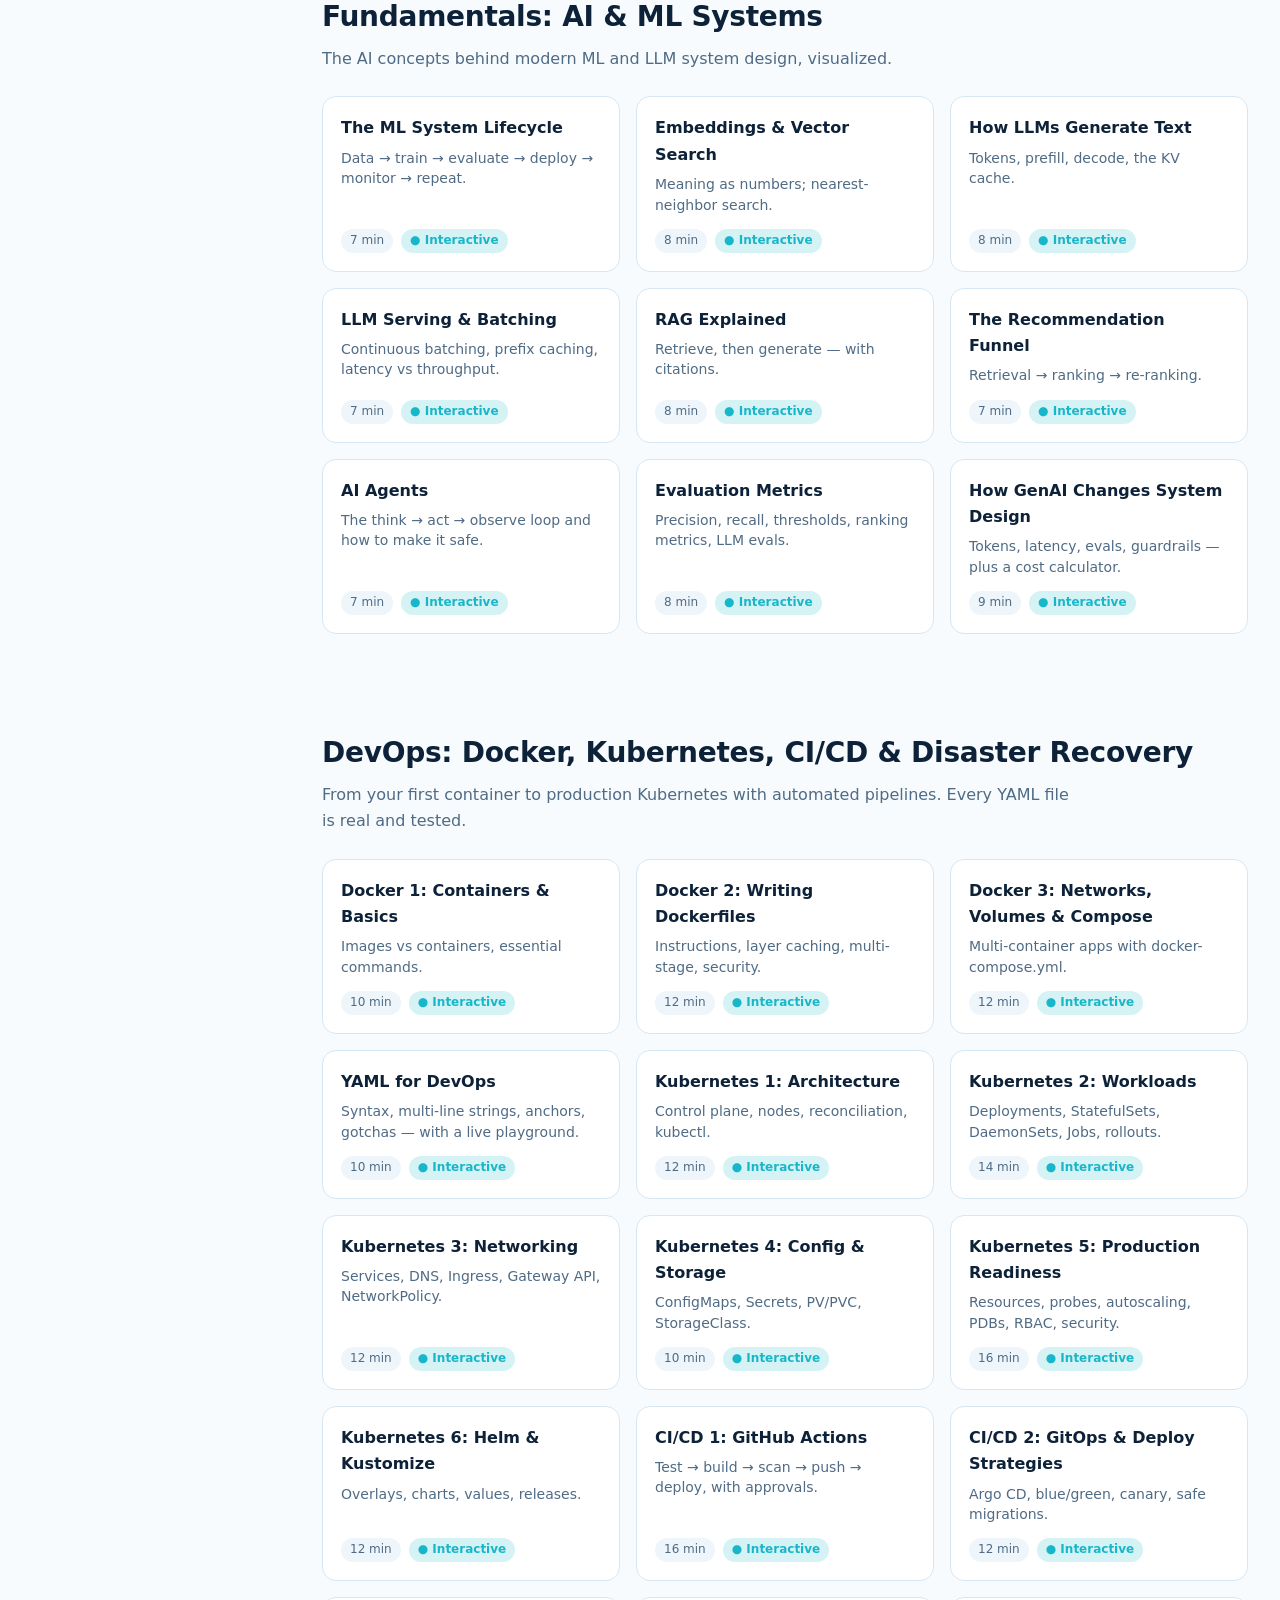
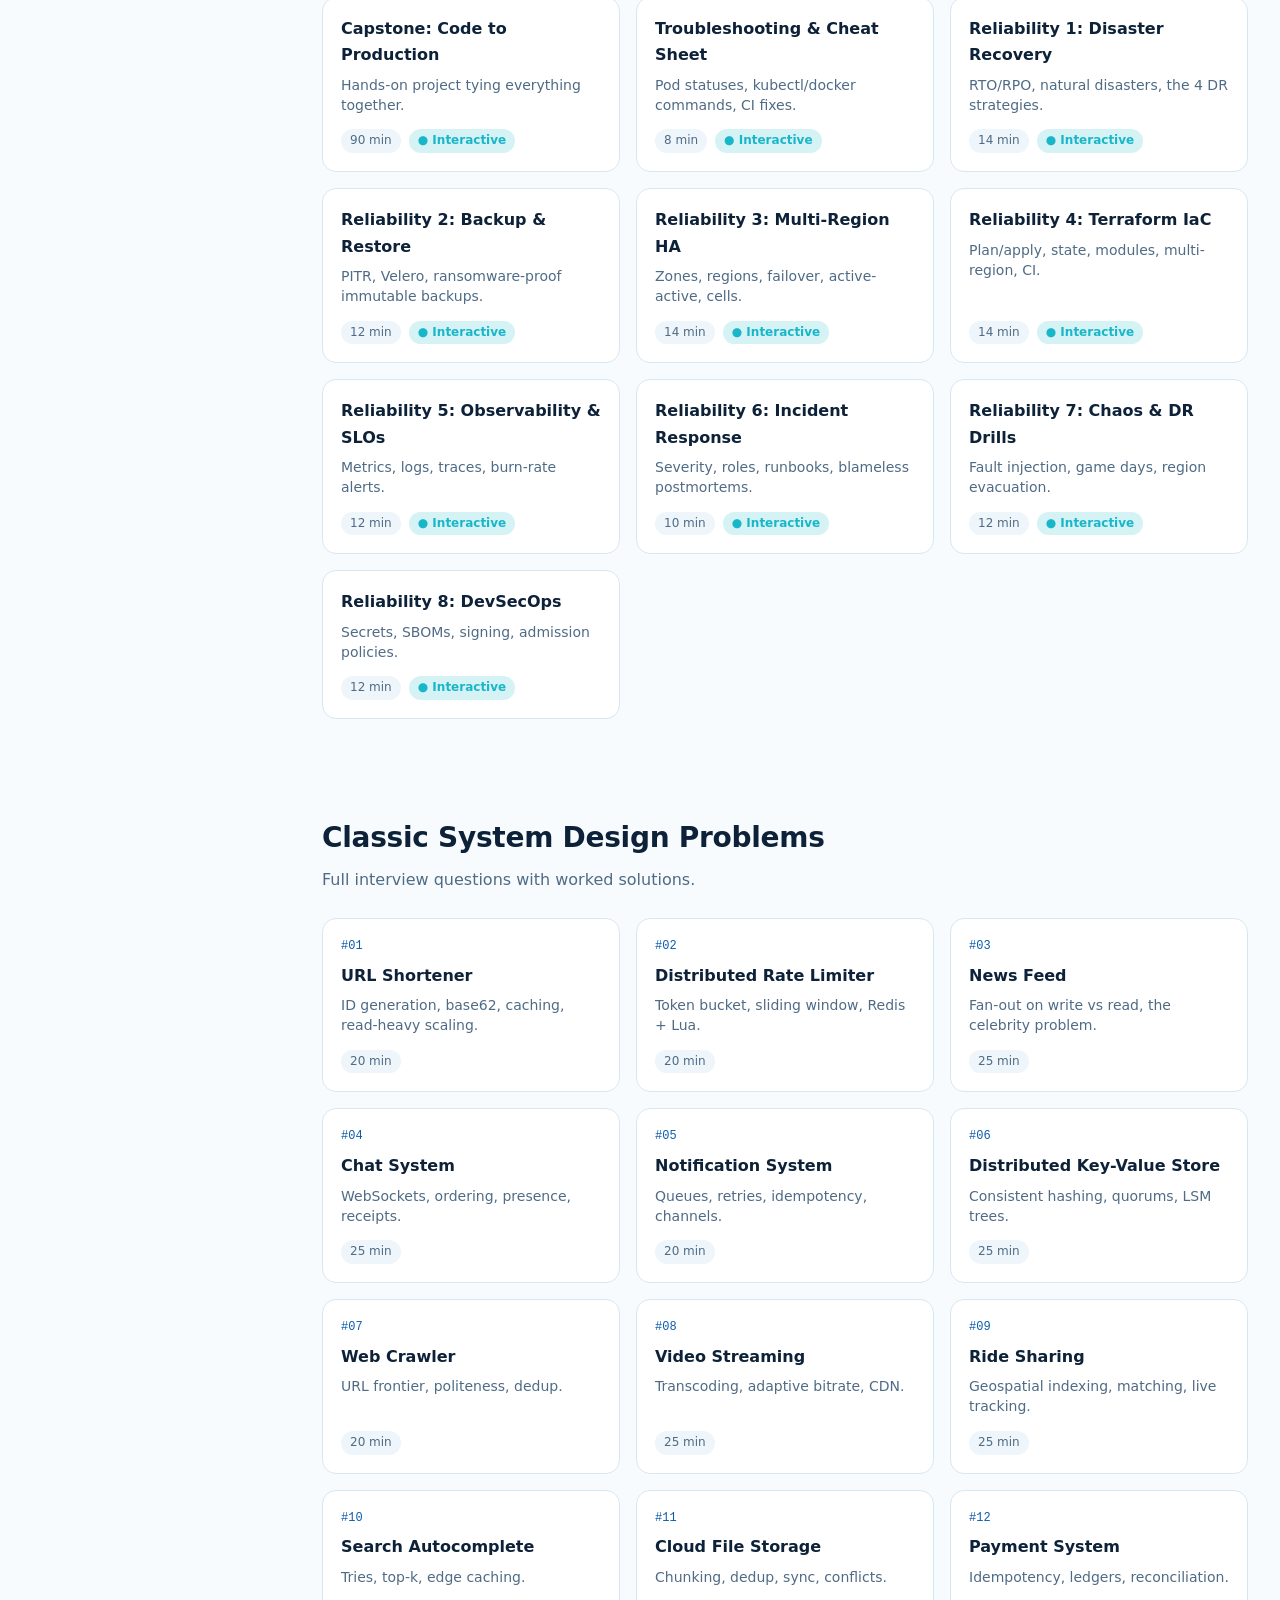
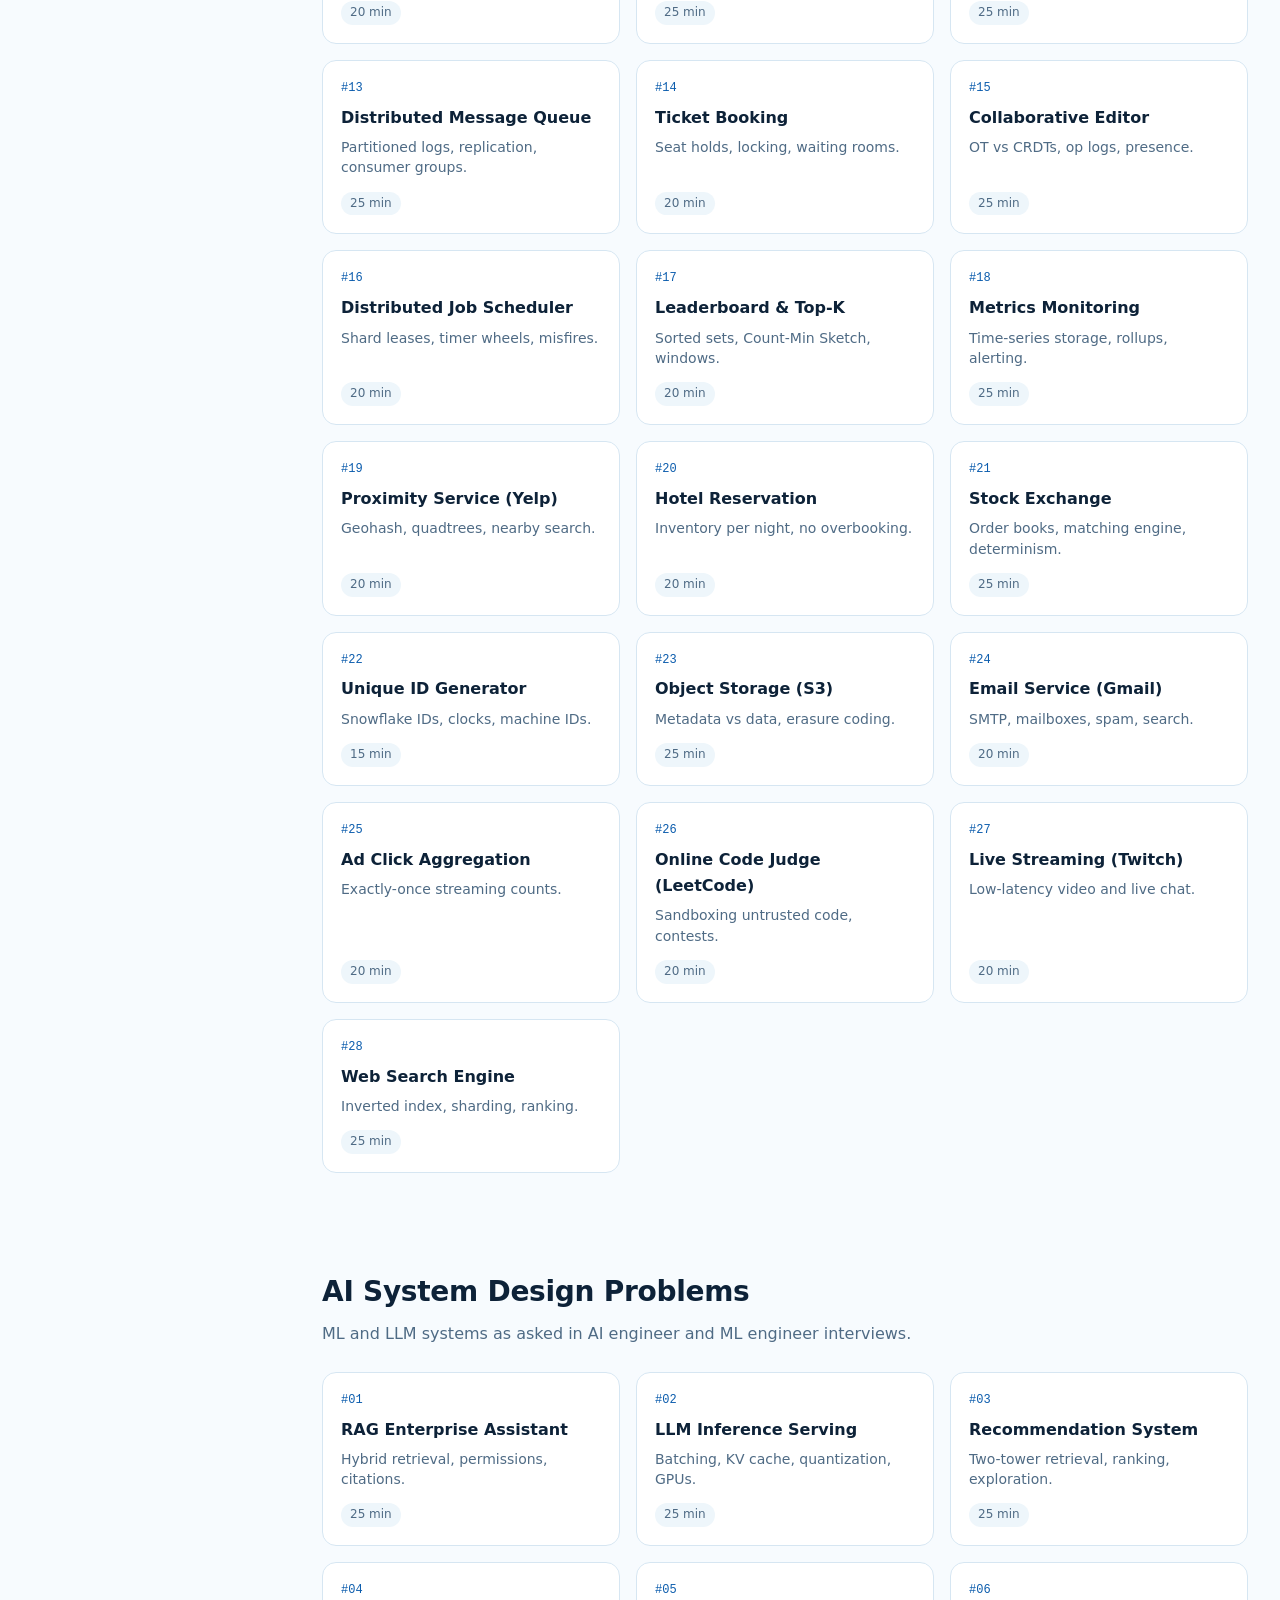
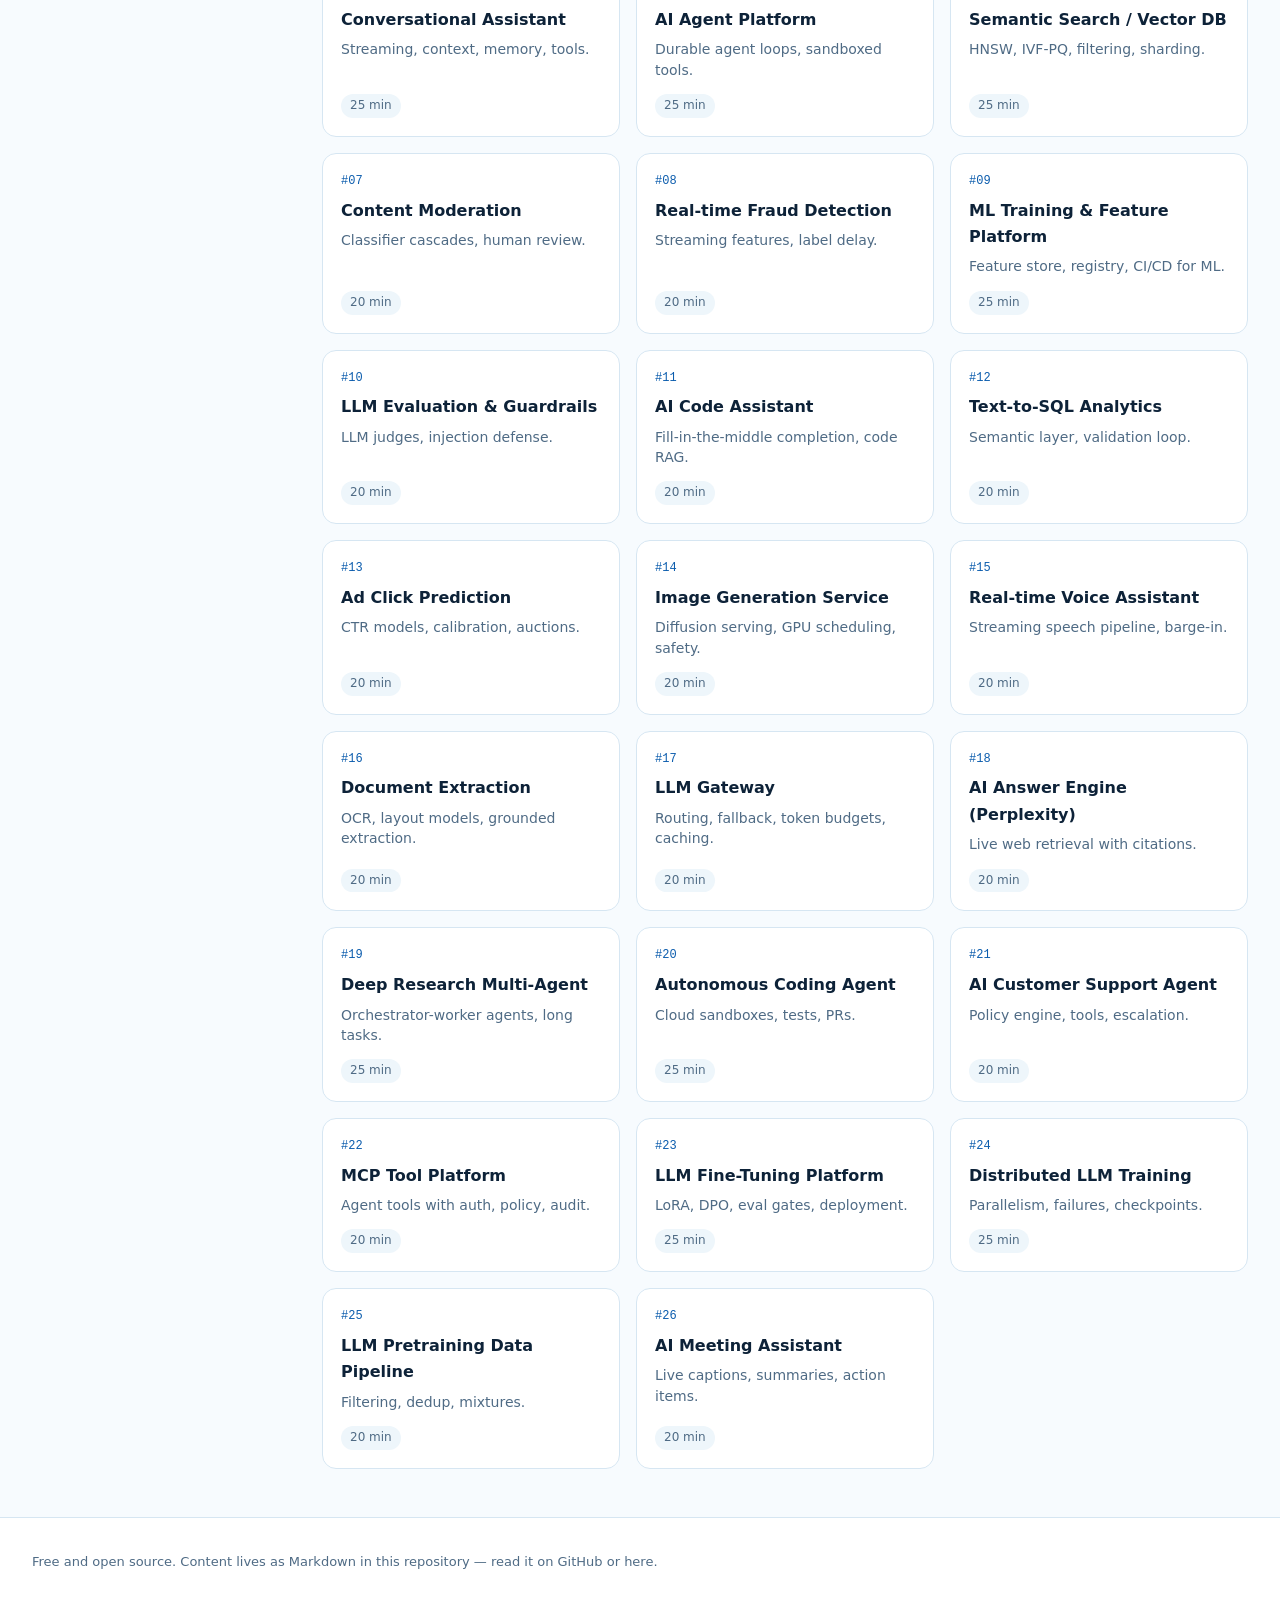
==== commit 102988c3: "Add Software Design Principles track based on Code Simplicity Seven lessons summarizing and applying" ====
--- a/index.html
+++ b/index.html
@@ -32,6 +32,7 @@
     </a>
     <nav class="topnav" aria-label="Primary">
       <a href="#/track/prep">Prep</a>
+      <a href="#/track/design">Design</a>
       <a href="#/track/fund-systems">Fundamentals</a>
       <a href="#/track/classic">Classic</a>
       <a href="#/track/ai">AI Systems</a>
